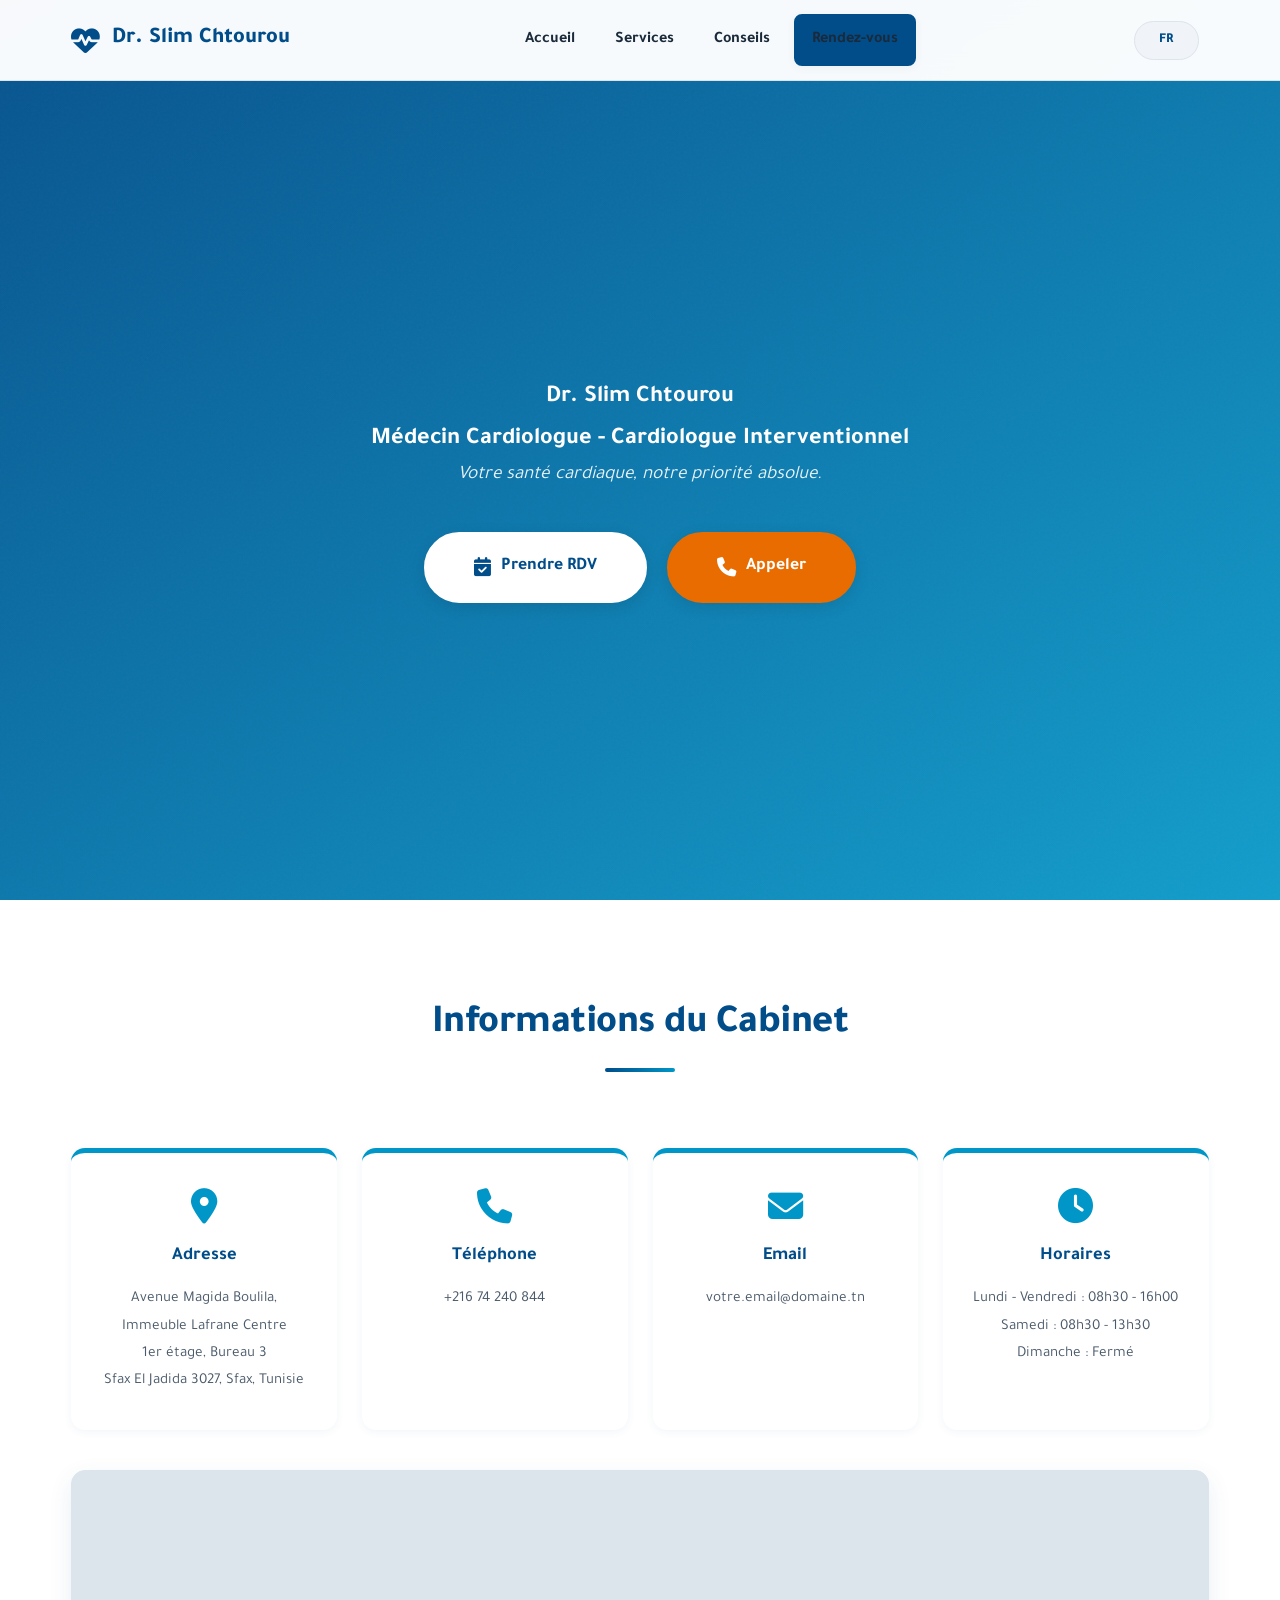
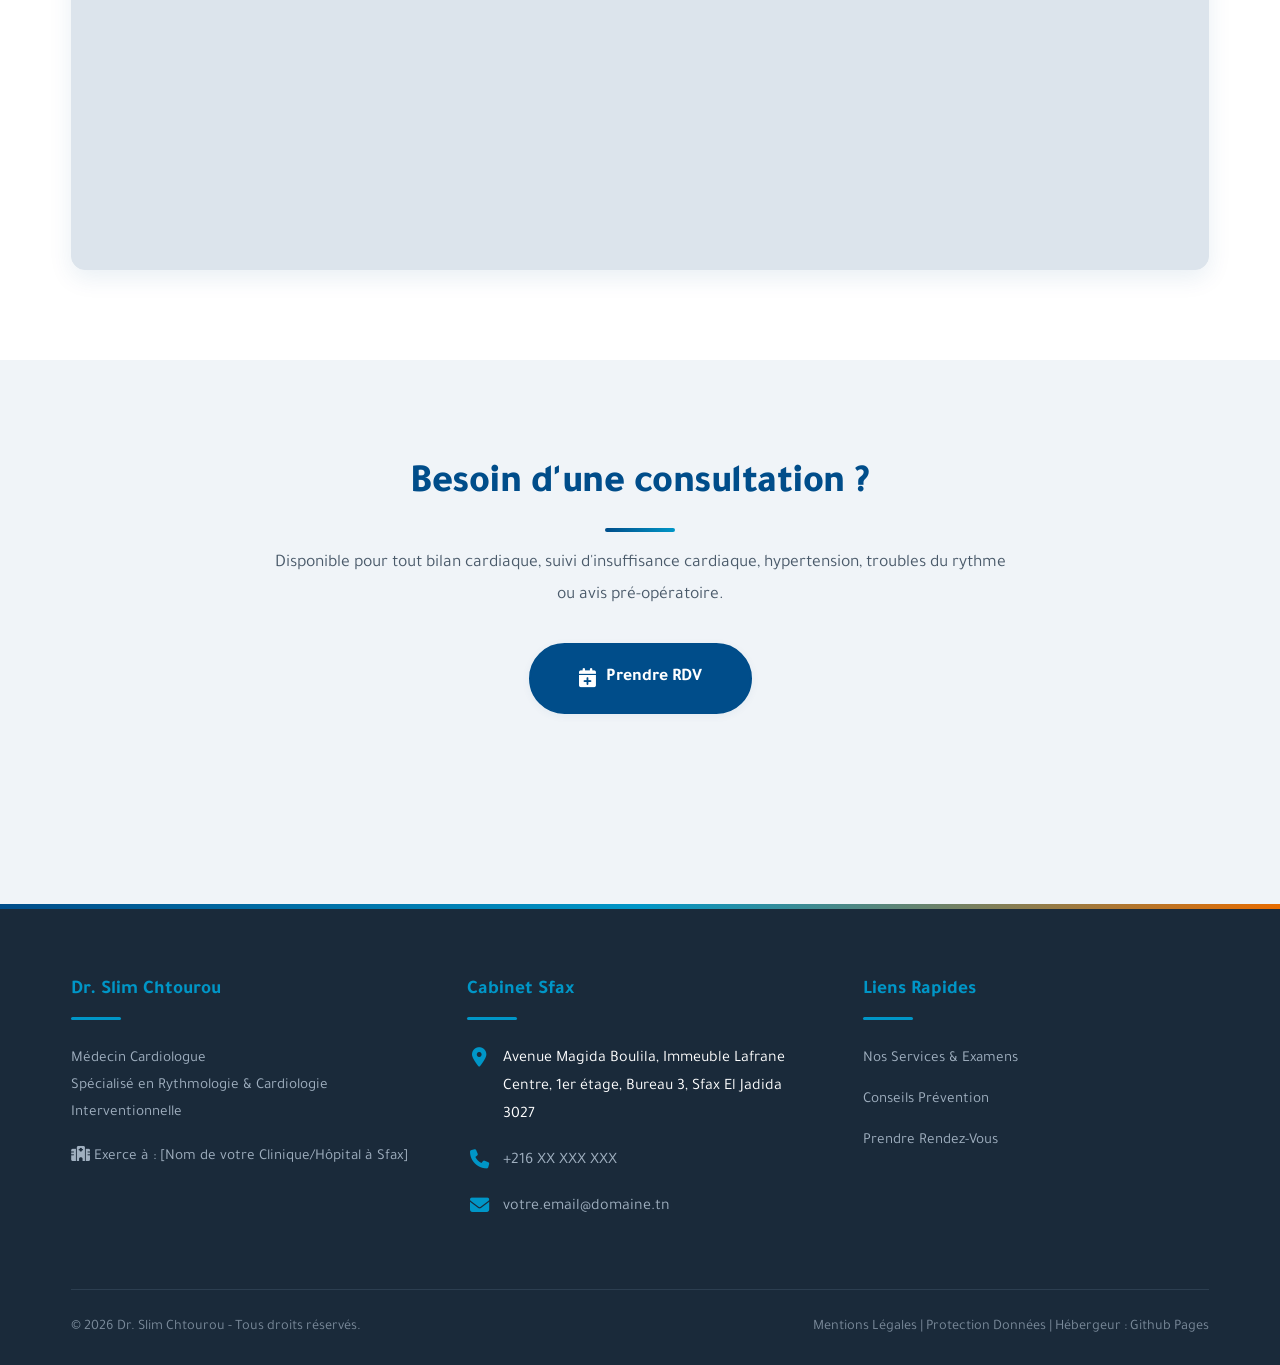
==== index.html @ 3d259e81 "Update index.html" ====
<!DOCTYPE html>
<html lang="fr" dir="ltr">
<head>

<script defer src="https://cloud.umami.is/script.js" data-website-id="5475634e-0b50-4530-a945-10d8c9c809ab"></script>
    
    <meta charset="UTF-8">
    <meta name="viewport" content="width=device-width, initial-scale=1.0">
    <meta name="description" content="Cabinet de cardiologie du Dr. Slim Chtourou à Sfax (Tunisie). Consultations, Écho-Doppler, Épreuve d'effort, Holter, Prévention. RDV en ligne.">
    <title>Cabinet de Cardiologie - Dr. Slim Chtourou - Sfax</title>
    <!-- Fonts & Icons -->
    <link rel="preconnect" href="https://fonts.googleapis.com">
    <link rel="preconnect" href="https://fonts.gstatic.com" crossorigin>
    <link href="https://fonts.googleapis.com/css2?family=Tajawal:wght@400;500;700;800&display=swap" rel="stylesheet">
    <link rel="stylesheet" href="https://cdnjs.cloudflare.com/ajax/libs/font-awesome/6.5.1/css/all.min.css" integrity="sha512-DTOQO9RWCH3ppGqcWaEA1BIZOC6xxalwEsw9c2QQeAIftl+Vegovlnee1c9QX4TctnWMn13TZye+giMm8e2LwA==" crossorigin="anonymous" referrerpolicy="no-referrer" />
    <link rel="stylesheet" href="css/style.css">
    <!-- Favicon (à mettre dans assets/) -->
    <link rel="icon" href="assets/favicon.ico" sizes="any">
    <link rel="apple-touch-icon" href="assets/logo.png">
</head>
<body>

<header class="header" id="header" role="banner">
    <nav class="navbar container" aria-label="Navigation principale">
        <a href="index.html" class="logo" aria-label="Accueil - Dr. Slim Chtourou">
            <!-- SI TU AS UN LOGO : <img src="assets/logo.png" alt=""> SINON L'ICÔNE FAIT L'AFFAIRE -->
            <i class="fas fa-heartbeat" style="font-size: 1.8rem;"></i> Dr. Slim Chtourou
        </a>
        
        <button class="menu-toggle" aria-label="Ouvrir le menu" aria-expanded="false" aria-controls="navLinks"><i class="fas fa-bars"></i></button>

        <div class="nav-links" id="navLinks" role="navigation">
            <a href="index.html#accueil" data-i18n="nav_accueil">Accueil</a>
            <a href="services.html" data-i18n="nav_services">Services</a>
            <a href="conseils.html" data-i18n="nav_conseils">Conseils</a>
            <a href="rdv.html" class="btn btn-primary" data-i18n="nav_rdv">Rendez-vous</a>
        </div>

        <div class="lang-switcher" role="group" aria-label="Choix de la langue">
            <button id="lang-toggle" type="button" aria-pressed="false">FR</button>
        </div>
    </nav>
</header>

<main id="main-content" role="main">
    <!-- HERO SECTION -->
    <section class="hero" id="accueil" aria-labelledby="hero-title">
        <div class="hero-content">
            <h1 id="hero-title" data-i18n="hero_title">Dr. Slim Chtourou</h1>
            <h2 data-i18n="hero_subtitle">Médecin Cardiologue - Cardiologue Interventionnel</h2>
            <p class="hero-tagline" data-i18n="hero_tagline">Votre santé cardiaque, notre priorité absolue.</p>
            <div class="hero-buttons">
                <a href="rdv.html" class="btn btn-lg" data-i18n="hero_btn_rdv"><i class="fas fa-calendar-check btn-icon"></i> Prendre RDV</a>
                <a href="tel:+21674240844" class="btn btn-lg btn-accent" data-i18n="hero_btn_tel"><i class="fas fa-phone btn-icon"></i> Appeler</a>
            </div>
        </div>
    </section>

    <!-- INFOS CABINET SECTION -->
    <section class="section" style="background: var(--white);" id="cabinet" aria-labelledby="cabinet-title">
        <div class="container">
            <header class="section-header">
                <h2 class="section-title" id="cabinet-title" data-i18n="cabinet_title">Informations du Cabinet</h2>
            </header>

            <div class="info-grid">
                <article class="info-card">
                    <i class="fas fa-map-marker-alt"></i>
                    <h4 data-i18n="address_label">Adresse</h4>
                    <address data-i18n="address_text">Avenue Magida Boulila, Immeuble Lafrane Centre<br>1er étage, Bureau 3<br>Sfax El Jadida 3027, Sfax, Tunisie</address>
                </article>
                <article class="info-card">
                    <i class="fas fa-phone"></i>
                    <h4 data-i18n="phone_label">Téléphone</h4>
                    <a href="tel:+21674240844" data-i18n="phone_text">+216 74 240 844</a>
                </article>
                <article class="info-card">
                    <i class="fas fa-envelope"></i>
                    <h4 data-i18n="email_label">Email</h4>
                    <a href="mailto:votre.email@domaine.tn" data-i18n="email_text">votre.email@domaine.tn</a>
                </article>
                <article class="info-card">
                    <i class="fas fa-clock"></i>
                    <h4 data-i18n="hours_label">Horaires</h4>
                    <p data-i18n="hours_mon_fri">Lundi - Vendredi : 08h30 - 16h00</p>
                    <p data-i18n="hours_sat">Samedi : 08h30 - 13h30</p>
                    <p data-i18n="hours_sun">Dimanche : Fermé</p>
                </article>
            </div>

            <!-- GOOGLE MAPS EMBED SFAX (Immeuble Lafrane Centre) -->
            <div class="map-container" role="img" aria-label="Localisation du cabinet Avenue Magida Boulila, Sfax">
                <iframe 
                    src="https://www.google.com/maps/embed?pb=!1m18!1m12!1m3!1d3213.85123456789!2d10.7601234!3d34.7401234!2m3!1f0!2f0!3f0!3m2!1i1024!2i768!4f13.1!3m3!1m2!1s0x12fd12345678901%3A0xabcdef123456789!2sImmeuble%20Lafrane%20Centre%2C%20Av.%20Magida%20Boulila%2C%20Sfax%203027!5e0!3m2!1sfr!2stn!4v1700000000000!5m2!1sfr!2stn" 
                    width="100%" 
                    height="100%" 
                    style="border:0; border-radius: 12px;" 
                    allowfullscreen="" 
                    loading="lazy" 
                    referrerpolicy="no-referrer-when-downgrade"
                    title="Localisation Cabinet Dr. Slim Chtourou - Immeuble Lafrane Centre, Sfax">
                </iframe>
            </div>
        </div>
    </section>

    <!-- CTA FINAL -->
    <section class="section" style="background: var(--bg-light);">
        <div class="container" style="text-align:center;">
            <h2 class="section-title" style="margin: 0 auto 1rem;">Besoin d'une consultation ?</h2>
            <p class="section-subtitle" style="margin: 0 auto 2rem;">Disponible pour tout bilan cardiaque, suivi d'insuffisance cardiaque, hypertension, troubles du rythme ou avis pré-opératoire.</p>
            <a href="rdv.html" class="btn btn-primary btn-lg"><i class="fas fa-calendar-plus btn-icon"></i> <span data-i18n="hero_btn_rdv">Prendre RDV</span></a>
        </div>
    </section>
</main>

<footer class="footer" role="contentinfo">
    <div class="container">
        <div class="footer-grid">
            <div class="footer-col">
                <h4>Dr. Slim Chtourou</h4>
                <p>Médecin Cardiologue<br>Spécialisé en Rythmologie & Cardiologie Interventionnelle</p>
                <p style="margin-top:1rem;"><i class="fas fa-hospital"></i> Exerce à : [Nom de votre Clinique/Hôpital à Sfax]</p>
            </div>
            <div class="footer-col">
                <h4 data-i18n="cabinet_title">Cabinet Sfax</h4>
                <div class="contact-item"><i class="fas fa-map-marker-alt"></i> <span data-i18n="address_text">Avenue Magida Boulila, Immeuble Lafrane Centre, 1er étage, Bureau 3, Sfax El Jadida 3027</span></div>
                <div class="contact-item"><i class="fas fa-phone"></i> <a href="tel:+216XXXXXXXXX" data-i18n="phone_text">+216 XX XXX XXX</a></div>
                <div class="contact-item"><i class="fas fa-envelope"></i> <a href="mailto:votre.email@domaine.tn" data-i18n="email_text">votre.email@domaine.tn</a></div>
            </div>
            <div class="footer-col">
                <h4>Liens Rapides</h4>
                <ul>
                    <li><a href="services.html" data-i18n="nav_services">Nos Services & Examens</a></li>
                    <li><a href="conseils.html" data-i18n="nav_conseils">Conseils Prévention</a></li>
                    <li><a href="rdv.html" data-i18n="nav_rdv">Prendre Rendez-Vous</a></li>
                </ul>
            </div>
        </div>
        <div class="footer-bottom">
            <p data-i18n="footer_copyright">© 2026 Dr. Slim Chtourou - Tous droits réservés.</p>
            <div class="social-links">
                <!-- <a href="#" aria-label="Facebook"><i class="fab fa-facebook-f"></i></a>
                <a href="#" aria-label="LinkedIn"><i class="fab fa-linkedin-in"></i></a>
                <a href="#" aria-label="Doctolib"><i class="fas fa-calendar-alt"></i></a> -->
            </div>
            <p data-i18n="footer_mentions">Mentions Légales | Protection Données | Hébergeur : Github Pages</p>
        </div>
    </div>
</footer>

<script src="js/translations.js"></script>
<script src="js/main.js"></script>
</body>
</html>
---- css/style.css ----
/* css/style.css */
:root {
    --primary: #004d8a;        /* Bleu médical profond */
    --primary-light: #006db8;
    --secondary: #0096c7;      /* Bleu cyan accent */
    --accent: #e86c00;         /* Orange urgence/CTA */
    --success: #2e7d32;        /* Vert validé */
    --white: #ffffff;
    --bg-light: #f0f4f8;
    --bg-card: #ffffff;
    --text-dark: #1a2a3a;
    --text-medium: #4a5a6a;
    --text-light: #7a8a9a;
    --border-color: #dce4ec;
    --shadow-sm: 0 2px 8px rgba(0, 77, 138, 0.06);
    --shadow-md: 0 8px 24px rgba(0, 77, 138, 0.09);
    --shadow-lg: 0 16px 40px rgba(0, 77, 138, 0.12);
    --radius: 14px;
    --radius-sm: 8px;
    --transition: all 0.3s cubic-bezier(0.4, 0, 0.2, 1);
    --font-main: 'Tajawal', 'Segoe UI', system-ui, -apple-system, sans-serif;
    --container: 1200px;
}

*, *::before, *::after { box-sizing: border-box; margin: 0; padding: 0; }
html { scroll-behavior: smooth; font-size: 16px; }
body { font-family: var(--font-main); background: var(--bg-light); color: var(--text-dark); line-height: 1.75; -webkit-font-smoothing: antialiased; }

/* RTL Support Natif */
[dir="rtl"] { text-align: right; }
[dir="ltr"] { text-align: left; }

img { max-width: 100%; height: auto; display: block; border-radius: var(--radius-sm); }
a { color: var(--primary); text-decoration: none; transition: var(--transition); }
a:hover { color: var(--primary-light); text-decoration: underline; }
ul { list-style: none; }

.container { width: 92%; max-width: var(--container); margin: 0 auto; padding: 0 20px; }

.section { padding: 90px 0; }
.section-header { text-align: center; margin-bottom: 60px; }
.section-title { font-size: clamp(1.8rem, 4vw, 2.5rem); font-weight: 800; color: var(--primary); position: relative; display: inline-block; padding-bottom: 12px; margin-bottom: 16px; letter-spacing: -0.5px; }
.section-title::after { content: ''; position: absolute; bottom: 0; left: 50%; transform: translateX(-50%); width: 70px; height: 4px; background: linear-gradient(90deg, var(--primary), var(--secondary)); border-radius: 2px; }
[dir="rtl"] .section-title::after { left: 50%; transform: translateX(-50%); } /* Centered anyway */
.section-subtitle { font-size: 1.1rem; color: var(--text-medium); max-width: 750px; margin: 0 auto; line-height: 1.8; }

/* --- BUTTONS --- */
.btn { display: inline-flex; align-items: center; justify-content: center; gap: 10px; padding: 15px 36px; border-radius: 50px; font-weight: 700; font-size: 1rem; border: 2px solid transparent; cursor: pointer; transition: var(--transition); white-space: nowrap; }
.btn:focus-visible { outline: 3px solid var(--secondary); outline-offset: 3px; }
.btn-primary { background: var(--primary); color: var(--white); border-color: var(--primary); box-shadow: var(--shadow-sm); }
.btn-primary:hover { background: var(--primary-light); border-color: var(--primary-light); transform: translateY(-2px); box-shadow: var(--shadow-md); text-decoration: none; color: white; }
.btn-secondary { background: transparent; color: var(--primary); border-color: var(--primary); }
.btn-secondary:hover { background: var(--primary); color: var(--white); text-decoration: none; }
.btn-accent { background: var(--accent); color: var(--white); border-color: var(--accent); box-shadow: var(--shadow-sm); }
.btn-accent:hover { background: #d15e00; border-color: #d15e00; transform: translateY(-2px); box-shadow: var(--shadow-md); text-decoration: none; color: white; }
.btn-lg { padding: 18px 48px; font-size: 1.1rem; }
.btn-block { width: 100%; }
.btn-icon { font-size: 1.1em; }

/* --- HEADER / NAV --- */
.header { position: fixed; top: 0; left: 0; right: 0; z-index: 1000; background: rgba(255,255,255,0.97); backdrop-filter: blur(12px); border-bottom: 1px solid var(--border-color); transition: var(--transition); }
.header.scrolled { box-shadow: var(--shadow-md); }
.navbar { display: flex; justify-content: space-between; align-items: center; height: 80px; }
.logo { display: flex; align-items: center; gap: 12px; font-weight: 800; font-size: 1.4rem; color: var(--primary); text-decoration: none; }
.logo img { height: 48px; width: auto; border-radius: 50%; border: 2px solid var(--primary); padding: 2px; background: white; }
.logo:hover { text-decoration: none; color: var(--primary-light); }
.nav-links { display: flex; align-items: center; gap: 8px; }
.nav-links a { font-weight: 600; color: var(--text-dark); padding: 10px 16px; border-radius: var(--radius-sm); position: relative; transition: var(--transition); }
.nav-links a::after { content: ''; position: absolute; bottom: 4px; left: 50%; transform: translateX(-50%); width: 0; height: 3px; background: var(--primary); border-radius: 2px; transition: width 0.3s ease; }
.nav-links a:hover::after, .nav-links a.active::after { width: 80%; }
.nav-links a:hover { color: var(--primary); background: rgba(0, 77, 138, 0.05); text-decoration: none; }
.nav-links a.active { color: var(--primary); }

.lang-switcher { display: flex; align-items: center; margin-right: 10px; }
[dir="rtl"] .lang-switcher { margin-right: 0; margin-left: 10px; }
#lang-toggle { background: var(--bg-light); border: 1px solid var(--border-color); padding: 10px 20px; border-radius: 50px; font-weight: 800; cursor: pointer; color: var(--primary); font-size: 0.85rem; min-width: 65px; transition: var(--transition); font-family: inherit; }
#lang-toggle:hover { background: var(--primary); color: var(--white); border-color: var(--primary); }

.menu-toggle { display: none; background: none; border: none; font-size: 1.6rem; color: var(--primary); cursor: pointer; padding: 5px; line-height: 1; }

/* --- HERO --- */
.hero { min-height: 100vh; display: flex; align-items: center; justify-content: center; text-align: center; background: linear-gradient(145deg, rgba(0,77,138,0.97) 0%, rgba(0,150,199,0.92) 100%), url('../assets/hero-bg.jpg') center/cover no-repeat; color: var(--white); padding-top: 80px; position: relative; overflow: hidden; }
.hero::before { content: ''; position: absolute; inset: 0; background: url("data:image/svg+xml,%3Csvg viewBox='0 0 400 400' xmlns='http://www.w3.org/2000/svg'%3E%3Cfilter id='noiseFilter'%3E%3CfeTurbulence type='fractalNoise' baseFrequency='0.9' numOctaves='3' stitchTiles='stitch'/%3E%3C/filter%3E%3Crect width='100%25' height='100%25' filter='url(%23noiseFilter)'/%3E%3C/svg%3E"); opacity: 0.03; pointer-events: none; }
.hero-content { position: relative; z-index: 1; max-width: 850px; padding: 2rem; animation: fadeUp 0.8s ease-out; }
@keyframes fadeUp { from { opacity: 0; transform: translateY(30px); } to { opacity: 1; transform: translateY(0); } }
.hero-title { font-size: clamp(2.2rem, 5.5vw, 3.8rem); font-weight: 800; line-height: 1.15; margin-bottom: 0.75rem; text-shadow: 0 4px 20px rgba(0,0,0,0.15); letter-spacing: -1px; }
.hero-subtitle { font-size: clamp(1.1rem, 2.5vw, 1.5rem); font-weight: 300; margin-bottom: 0.75rem; opacity: 0.95; letter-spacing: 0.5px; text-transform: uppercase; }
.hero-tagline { font-size: 1.2rem; margin-bottom: 2.5rem; opacity: 0.9; font-style: italic; font-weight: 400; max-width: 600px; margin-left: auto; margin-right: auto; line-height: 1.6; }
.hero-buttons { display: flex; gap: 20px; justify-content: center; flex-wrap: wrap; margin-top: 10px; }
.hero-buttons .btn { background: var(--white); color: var(--primary); border-color: var(--white); box-shadow: 0 4px 15px rgba(0,0,0,0.1); }
.hero-buttons .btn:hover { background: transparent; color: var(--white); border-color: var(--white); transform: translateY(-3px); box-shadow: 0 8px 25px rgba(0,0,0,0.15); text-decoration: none; }
.hero-buttons .btn-accent { background: var(--accent); border-color: var(--accent); color: var(--white); }
.hero-buttons .btn-accent:hover { background: var(--white); color: var(--accent); border-color: var(--white); }

/* --- CARDS / GRID --- */
.grid { display: grid; grid-template-columns: repeat(auto-fit, minmax(320px, 1fr)); gap: 30px; }
.card { background: var(--bg-card); border-radius: var(--radius); box-shadow: var(--shadow-sm); padding: 40px 35px; transition: var(--transition); border-top: 5px solid var(--primary); display: flex; flex-direction: column; height: 100%; }
.card:hover { transform: translateY(-8px); box-shadow: var(--shadow-lg); }
.card-icon { width: 68px; height: 68px; background: linear-gradient(135deg, var(--primary), var(--secondary)); border-radius: 16px; display: flex; align-items: center; justify-content: center; color: white; font-size: 1.8rem; margin-bottom: 24px; flex-shrink: 0; box-shadow: 0 8px 20px rgba(0, 77, 138, 0.2); }
.card h3 { font-size: 1.35rem; color: var(--text-dark); margin-bottom: 12px; font-weight: 700; line-height: 1.3; }
.card p { color: var(--text-medium); flex-grow: 1; font-size: 0.95rem; line-height: 1.8; }

/* --- INFO GRID (CONTACT) --- */
.info-grid { display: grid; grid-template-columns: repeat(auto-fit, minmax(260px, 1fr)); gap: 25px; margin-top: 40px; }
.info-card { background: var(--bg-card); padding: 35px 30px; border-radius: var(--radius); box-shadow: var(--shadow-sm); text-align: center; border-top: 5px solid var(--secondary); transition: var(--transition); }
.info-card:hover { transform: translateY(-5px); box-shadow: var(--shadow-md); }
.info-card i { font-size: 2.2rem; color: var(--secondary); margin-bottom: 18px; display: block; }
.info-card h4 { color: var(--primary); margin-bottom: 12px; font-size: 1.15rem; font-weight: 700; }
.info-card p, .info-card address, .info-card a { color: var(--text-medium); font-size: 0.95rem; word-break: break-word; font-style: normal; line-height: 1.8; }
.info-card a:hover { color: var(--primary); text-decoration: underline; }

/* MAP */
.map-container { border-radius: var(--radius); overflow: hidden; box-shadow: var(--shadow-md); margin-top: 40px; height: 400px; background: var(--border-color); border: 1px solid var(--border-color); }
.map-container iframe { width: 100%; height: 100%; border: 0; display: block; }

/* --- CONSEILS PAGE --- */
.conseil-item { background: var(--bg-card); border-radius: var(--radius); padding: 35px; margin-bottom: 30px; box-shadow: var(--shadow-sm); border-right: 5px solid var(--secondary); transition: var(--transition); position: relative; }
[dir="ltr"] .conseil-item { border-right: none; border-left: 5px solid var(--secondary); }
.conseil-item:hover { box-shadow: var(--shadow-md); transform: translateX(-5px); }
[dir="ltr"] .conseil-item:hover { transform: translateX(5px); }
.conseil-item h3 { color: var(--primary); font-size: 1.3rem; margin-bottom: 20px; display: flex; align-items: center; gap: 15px; font-weight: 700; line-height: 1.4; flex-wrap: wrap; }
.conseil-item h3 .number { background: linear-gradient(135deg, var(--primary), var(--primary-light)); color: white; width: 38px; height: 38px; border-radius: 50%; display: inline-flex; align-items: center; justify-content: center; font-size: 1rem; font-weight: 800; flex-shrink: 0; box-shadow: 0 4px 12px rgba(0, 77, 138, 0.3); }
.conseil-item p { color: var(--text-dark); line-height: 1.85; font-size: 1rem; }
.conseil-item .highlight { background: #fff8e1; border: 1px solid #ffe0b2; padding: 20px; border-radius: var(--radius-sm); margin-top: 20px; border-right: 4px solid var(--accent); font-size: 0.95rem; color: #5d4037; }
[dir="ltr"] .conseil-item .highlight { border-right: none; border-left: 4px solid var(--accent); }
.conseil-item .highlight strong { color: var(--accent); display: block; margin-bottom: 8px; font-size: 1rem; }

/* --- RDV PAGE --- */
.rdv-options { display: grid; grid-template-columns: repeat(auto-fit, minmax(340px, 1fr)); gap: 30px; margin-top: 50px; }
.rdv-card { background: var(--bg-card); padding: 50px 40px; border-radius: var(--radius); box-shadow: var(--shadow-sm); text-align: center; border-top: 5px solid var(--primary); position: relative; display: flex; flex-direction: column; height: 100%; }
.rdv-card.online { border-top-color: var(--secondary); }
.rdv-card .icon-lg { font-size: 3.5rem; color: var(--primary); margin-bottom: 25px; line-height: 1; }
.rdv-card.online .icon-lg { color: var(--secondary); }
.rdv-card h3 { font-size: 1.5rem; margin-bottom: 18px; color: var(--text-dark); font-weight: 700; }
.rdv-card p { color: var(--text-medium); margin-bottom: 30px; flex-grow: 1; }
.rdv-card .btn { margin-top: auto; width: 100%; }

.emergency-banner { background: linear-gradient(90deg, #fff0f0, #fff5f5); border: 1px solid #ffcdd2; border-radius: var(--radius); padding: 30px; margin-top: 60px; display: flex; align-items: flex-start; gap: 20px; text-align: left; animation: pulse-border 2s infinite; }
@keyframes pulse-border { 0%, 100% { border-color: #ffcdd2; } 50% { border-color: #ef5350; } }
[dir="rtl"] .emergency-banner { text-align: right; }
.emergency-banner .icon { color: var(--accent); font-size: 2.5rem; flex-shrink: 0; margin-top: 4px; animation: bounce 1.5s infinite; }
@keyframes bounce { 0%, 100% { transform: translateY(0); } 50% { transform: translateY(-4px); } }
.emergency-banner strong { display: block; color: #c62828; margin-bottom: 8px; font-size: 1.2rem; font-weight: 700; line-height: 1.4; }
.emergency-banner p { color: #b71c1c; margin: 0; font-size: 1rem; line-height: 1.7; }

.info-cards-rdv { display: grid; grid-template-columns: repeat(auto-fit, minmax(300px, 1fr)); gap: 30px; margin-top: 60px; }
.info-cards-rdv .card { border-top-width: 5px; }
.info-cards-rdv .card ul { padding-right: 20px; }
[dir="ltr"] .info-cards-rdv .card ul { padding-right: 0; padding-left: 20px; }
.info-cards-rdv .card li { position: relative; padding-right: 30px; margin-bottom: 14px; color: var(--text-medium); line-height: 1.7; }
[dir="ltr"] .info-cards-rdv .card li { padding-right: 0; padding-left: 30px; }
.info-cards-rdv .card li::before { content: '\f00c'; font-family: 'Font Awesome 6 Free'; font-weight: 900; color: var(--success); position: absolute; right: 0; top: 1px; font-size: 1.1rem; }
[dir="ltr"] .info-cards-rdv .card li::before { right: auto; left: 0; }

/* --- FOOTER --- */
.footer { background: var(--text-dark); color: var(--white); padding: 70px 0 25px; margin-top: 100px; position: relative; overflow: hidden; }
.footer::before { content: ''; position: absolute; top: 0; left: 0; right: 0; height: 5px; background: linear-gradient(90deg, var(--primary), var(--secondary), var(--accent)); }
.footer-grid { display: grid; grid-template-columns: repeat(auto-fit, minmax(280px, 1fr)); gap: 50px; margin-bottom: 50px; }
.footer-col h4 { color: var(--secondary); margin-bottom: 25px; font-size: 1.2rem; font-weight: 700; position: relative; padding-bottom: 12px; }
.footer-col h4::after { content: ''; position: absolute; bottom: 0; left: 0; width: 50px; height: 3px; background: var(--secondary); border-radius: 2px; }
[dir="rtl"] .footer-col h4::after { left: auto; right: 0; }
.footer-col p, .footer-col li { color: #a0b0c0; font-size: 0.95rem; margin-bottom: 14px; line-height: 1.8; }
.footer-col a { color: #a0b0c0; transition: var(--transition); }
.footer-col a:hover { color: var(--secondary); text-decoration: none; }
.footer-col .contact-item { display: flex; align-items: flex-start; gap: 12px; margin-bottom: 18px; }
.footer-col .contact-item i { color: var(--secondary); font-size: 1.2rem; margin-top: 3px; flex-shrink: 0; width: 24px; text-align: center; }
.footer-bottom { border-top: 1px solid #2c3e50; padding-top: 25px; display: flex; justify-content: space-between; align-items: center; flex-wrap: wrap; gap: 20px; font-size: 0.9rem; color: #7a8a9a; }
.footer-bottom .social-links a { display: inline-flex; width: 36px; height: 36px; background: rgba(255,255,255,0.05); border-radius: 50%; align-items: center; justify-content: center; color: #a0b0c0; margin-left: 10px; transition: var(--transition); font-size: 1rem; }
[dir="rtl"] .footer-bottom .social-links a { margin-left: 0; margin-right: 10px; }
.footer-bottom .social-links a:hover { background: var(--primary); color: white; transform: translateY(-2px); }

/* --- RESPONSIVE --- */
@media (max-width: 992px) {
    .nav-links { position: fixed; top: 80px; left: 0; right: 0; background: var(--white); flex-direction: column; padding: 25px 20px; gap: 5px; box-shadow: var(--shadow-lg); transform: translateY(-10px); opacity: 0; visibility: hidden; transition: var(--transition); text-align: center; border-top: 1px solid var(--border-color); }
    .nav-links.active { transform: translateY(0); opacity: 1; visibility: visible; }
    .nav-links a { display: block; padding: 16px 20px; border-radius: var(--radius-sm); font-size: 1.1rem; }
    .nav-links a::after { display: none; }
    .menu-toggle { display: block; z-index: 1001; }
    .lang-switcher { order: -1; margin-right: 0; margin-left: auto; }
    [dir="rtl"] .lang-switcher { margin-left: 0; margin-right: auto; }
    .hero { min-height: auto; padding: 140px 20px 100px; }
    .section { padding: 60px 0; }
    .rdv-card, .card, .info-card { padding: 30px 25px; }
}

@media (max-width: 576px) {
    .hero-buttons { flex-direction: column; align-items: center; width: 100%; }
    .hero-buttons .btn { width: 100%; max-width: 320px; }
    .footer-bottom { flex-direction: column; text-align: center; }
    .footer-col h4::after { left: 50%; transform: translateX(-50%); }
    [dir="rtl"] .footer-col h4::after { right: 50%; transform: translateX(50%); }
    .emergency-banner { flex-direction: column; text-align: center; align-items: center; }
    [dir="rtl"] .emergency-banner { text-align: center; }
}
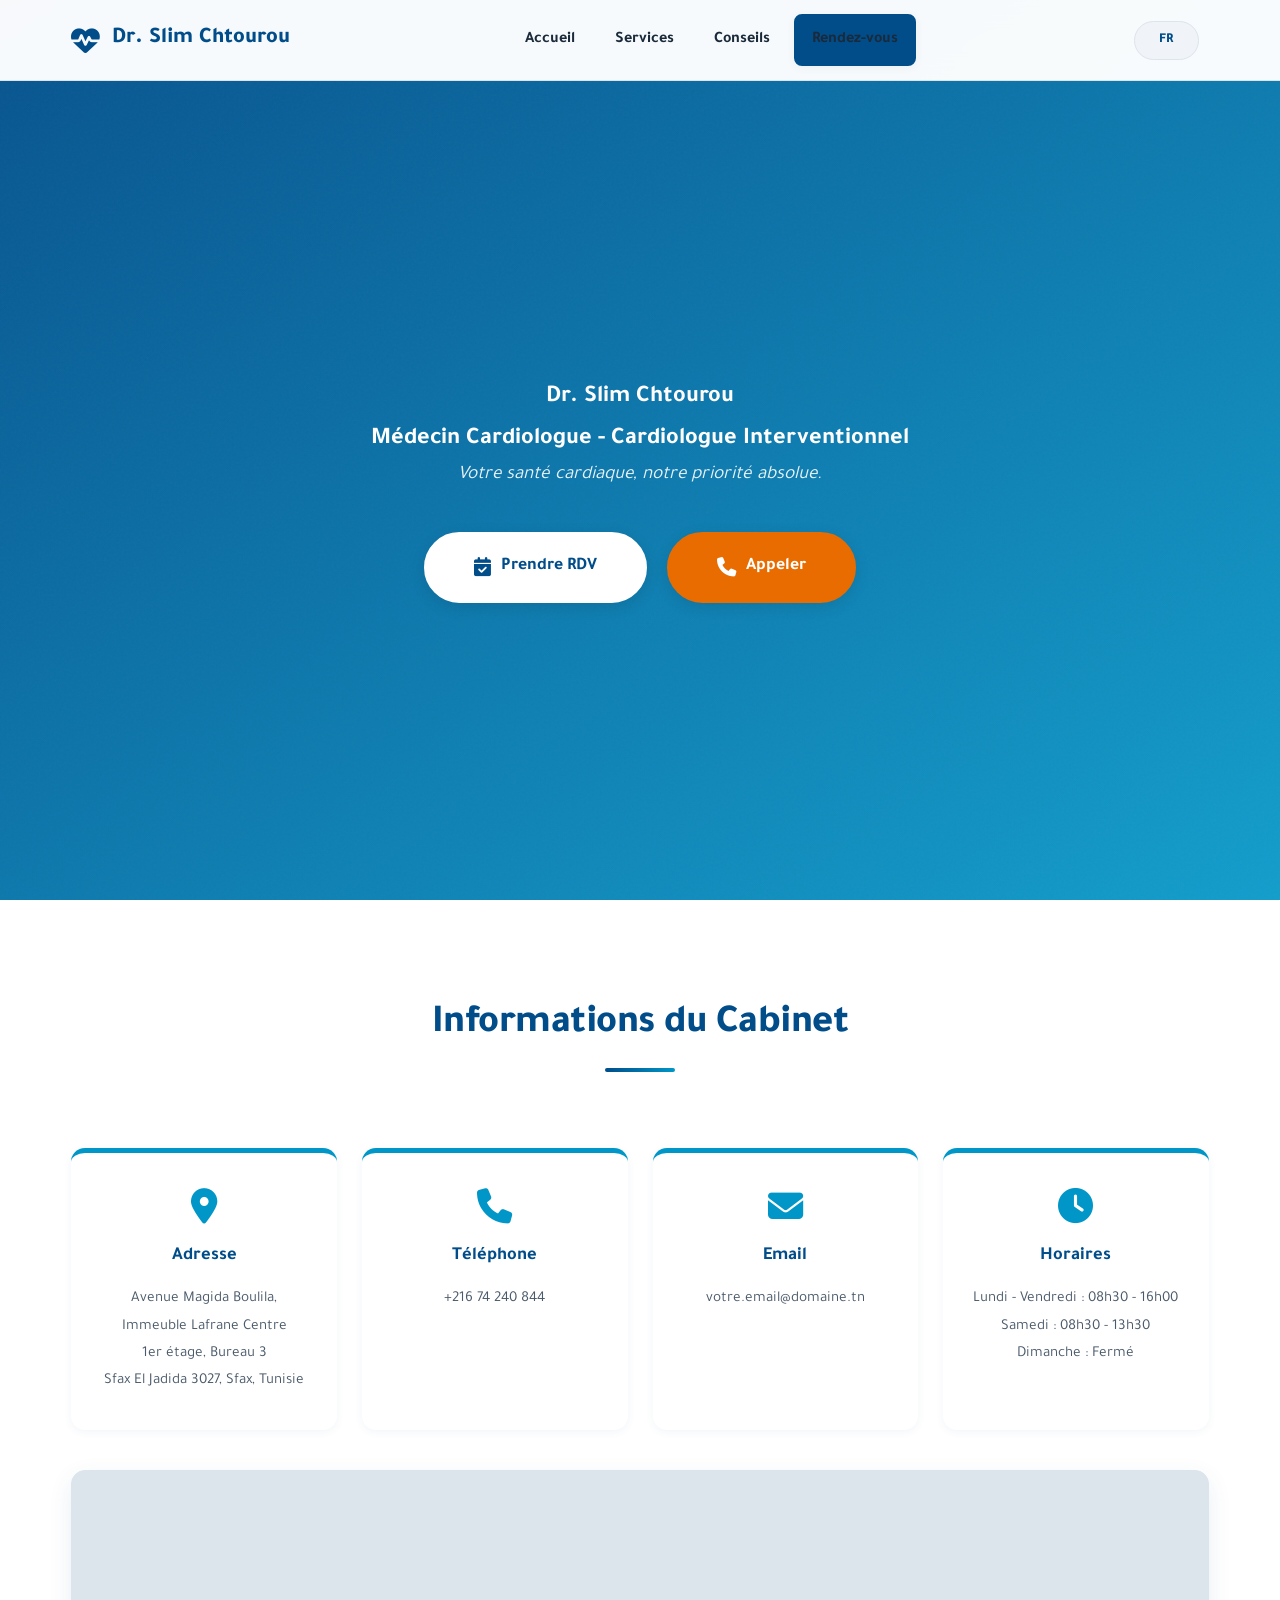
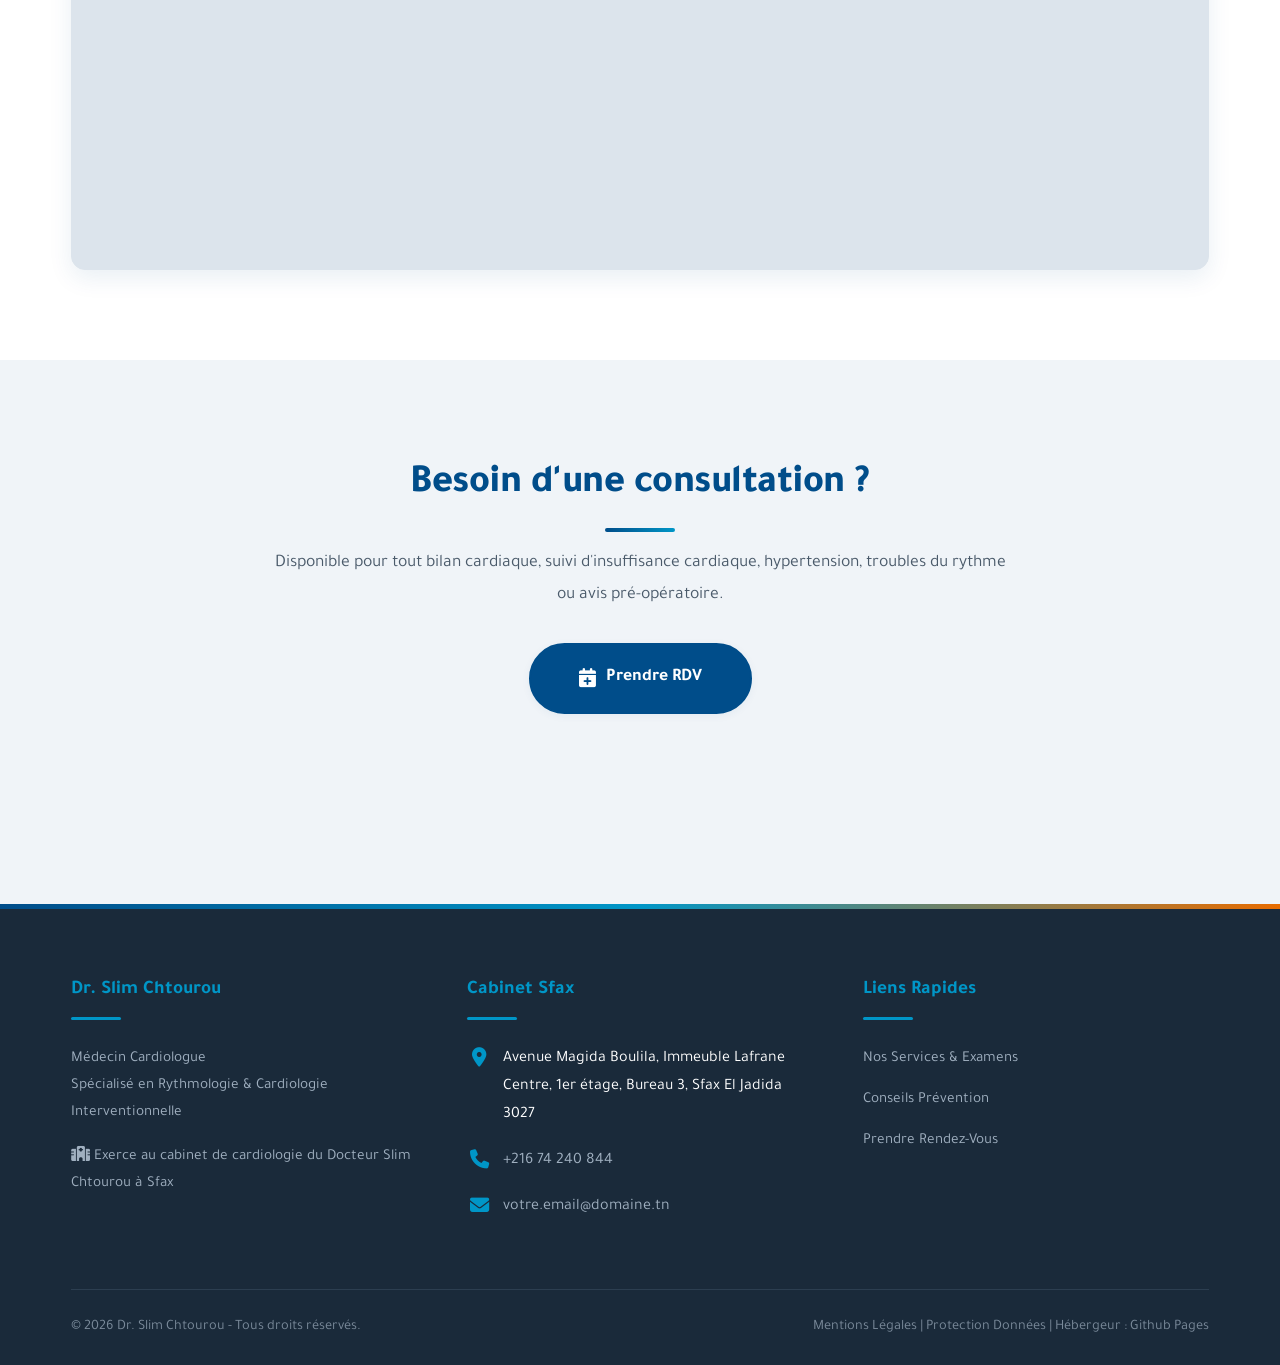
==== commit 60f5f4fa: "Update index.html" ====
--- a/index.html
+++ b/index.html
@@ -120,12 +120,12 @@
             <div class="footer-col">
                 <h4>Dr. Slim Chtourou</h4>
                 <p>Médecin Cardiologue<br>Spécialisé en Rythmologie & Cardiologie Interventionnelle</p>
-                <p style="margin-top:1rem;"><i class="fas fa-hospital"></i> Exerce à : [Nom de votre Clinique/Hôpital à Sfax]</p>
+                <p style="margin-top:1rem;"><i class="fas fa-hospital"></i> Exerce au cabinet de cardiologie du Docteur Slim Chtourou à Sfax</p>
             </div>
             <div class="footer-col">
                 <h4 data-i18n="cabinet_title">Cabinet Sfax</h4>
                 <div class="contact-item"><i class="fas fa-map-marker-alt"></i> <span data-i18n="address_text">Avenue Magida Boulila, Immeuble Lafrane Centre, 1er étage, Bureau 3, Sfax El Jadida 3027</span></div>
-                <div class="contact-item"><i class="fas fa-phone"></i> <a href="tel:+216XXXXXXXXX" data-i18n="phone_text">+216 XX XXX XXX</a></div>
+                <div class="contact-item"><i class="fas fa-phone"></i> <a href="tel:+21674240844" data-i18n="phone_text">+216 74 240 844</a></div>
                 <div class="contact-item"><i class="fas fa-envelope"></i> <a href="mailto:votre.email@domaine.tn" data-i18n="email_text">votre.email@domaine.tn</a></div>
             </div>
             <div class="footer-col">
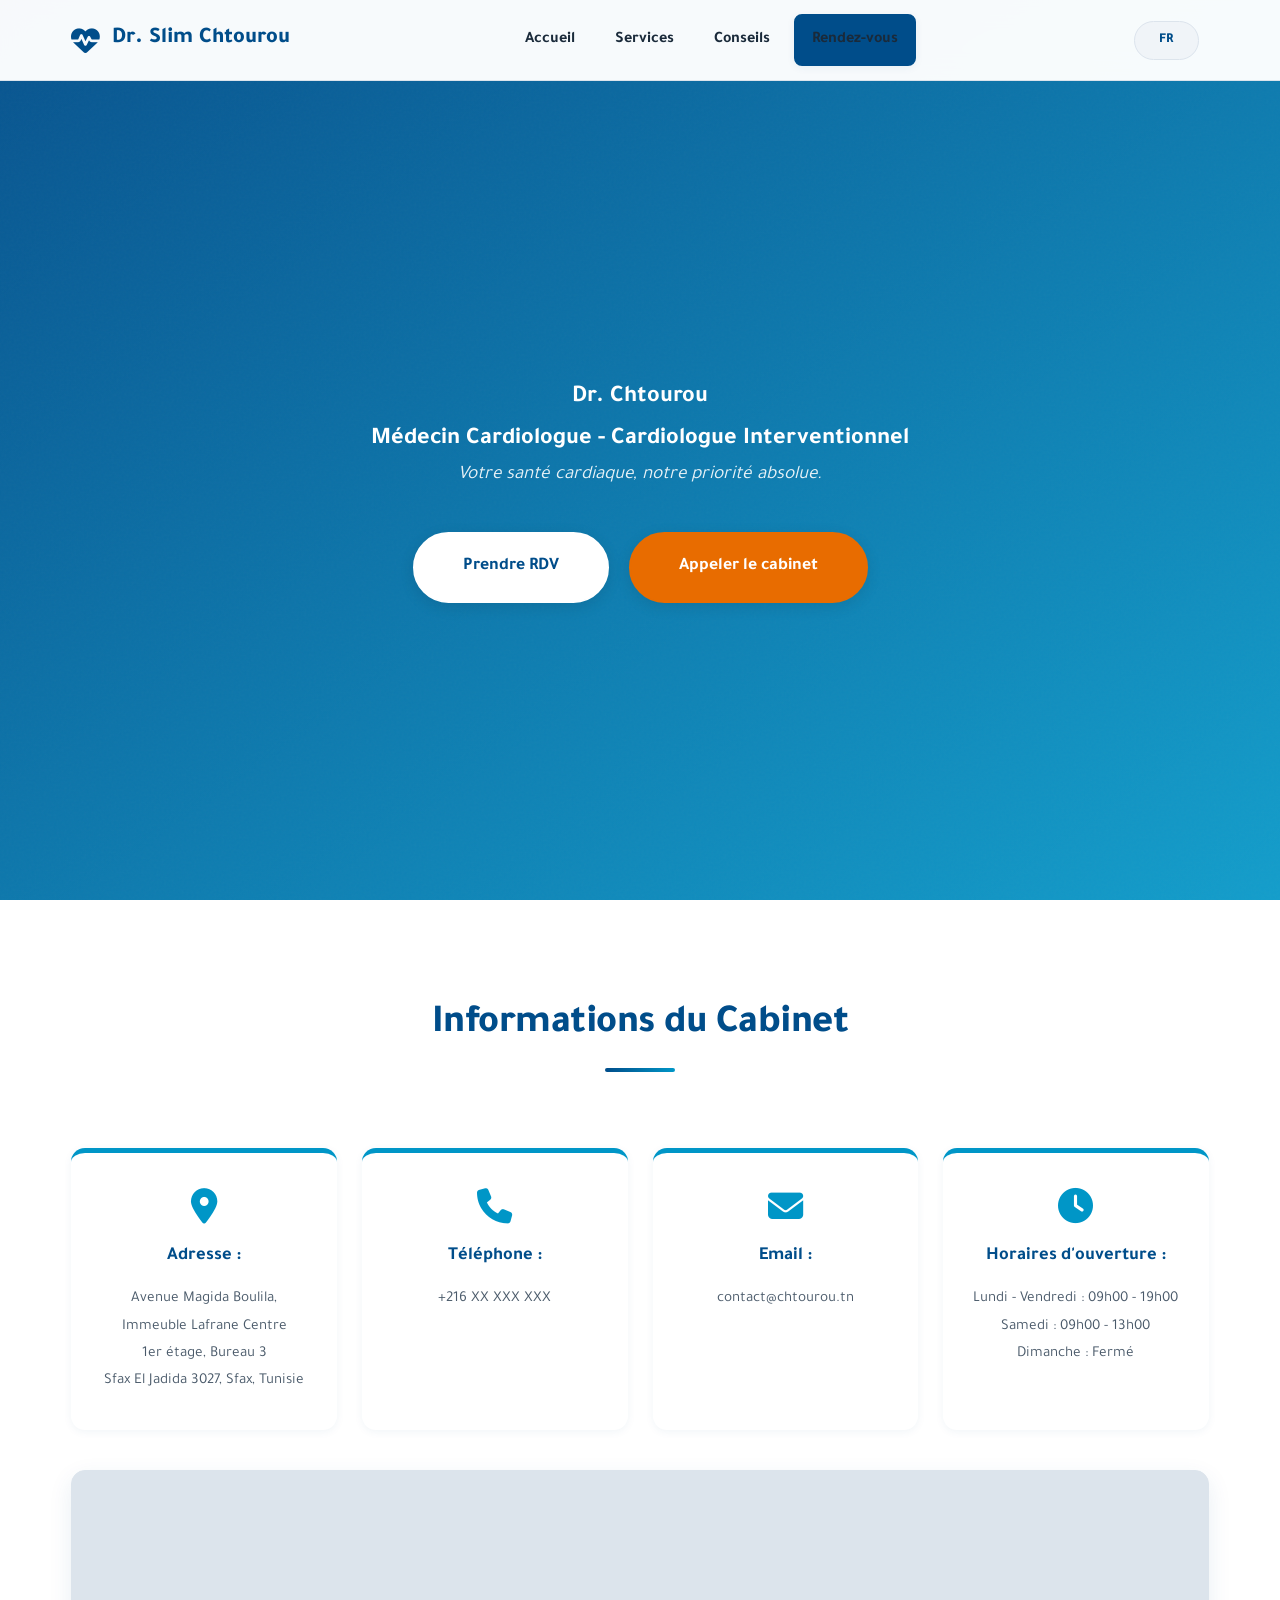
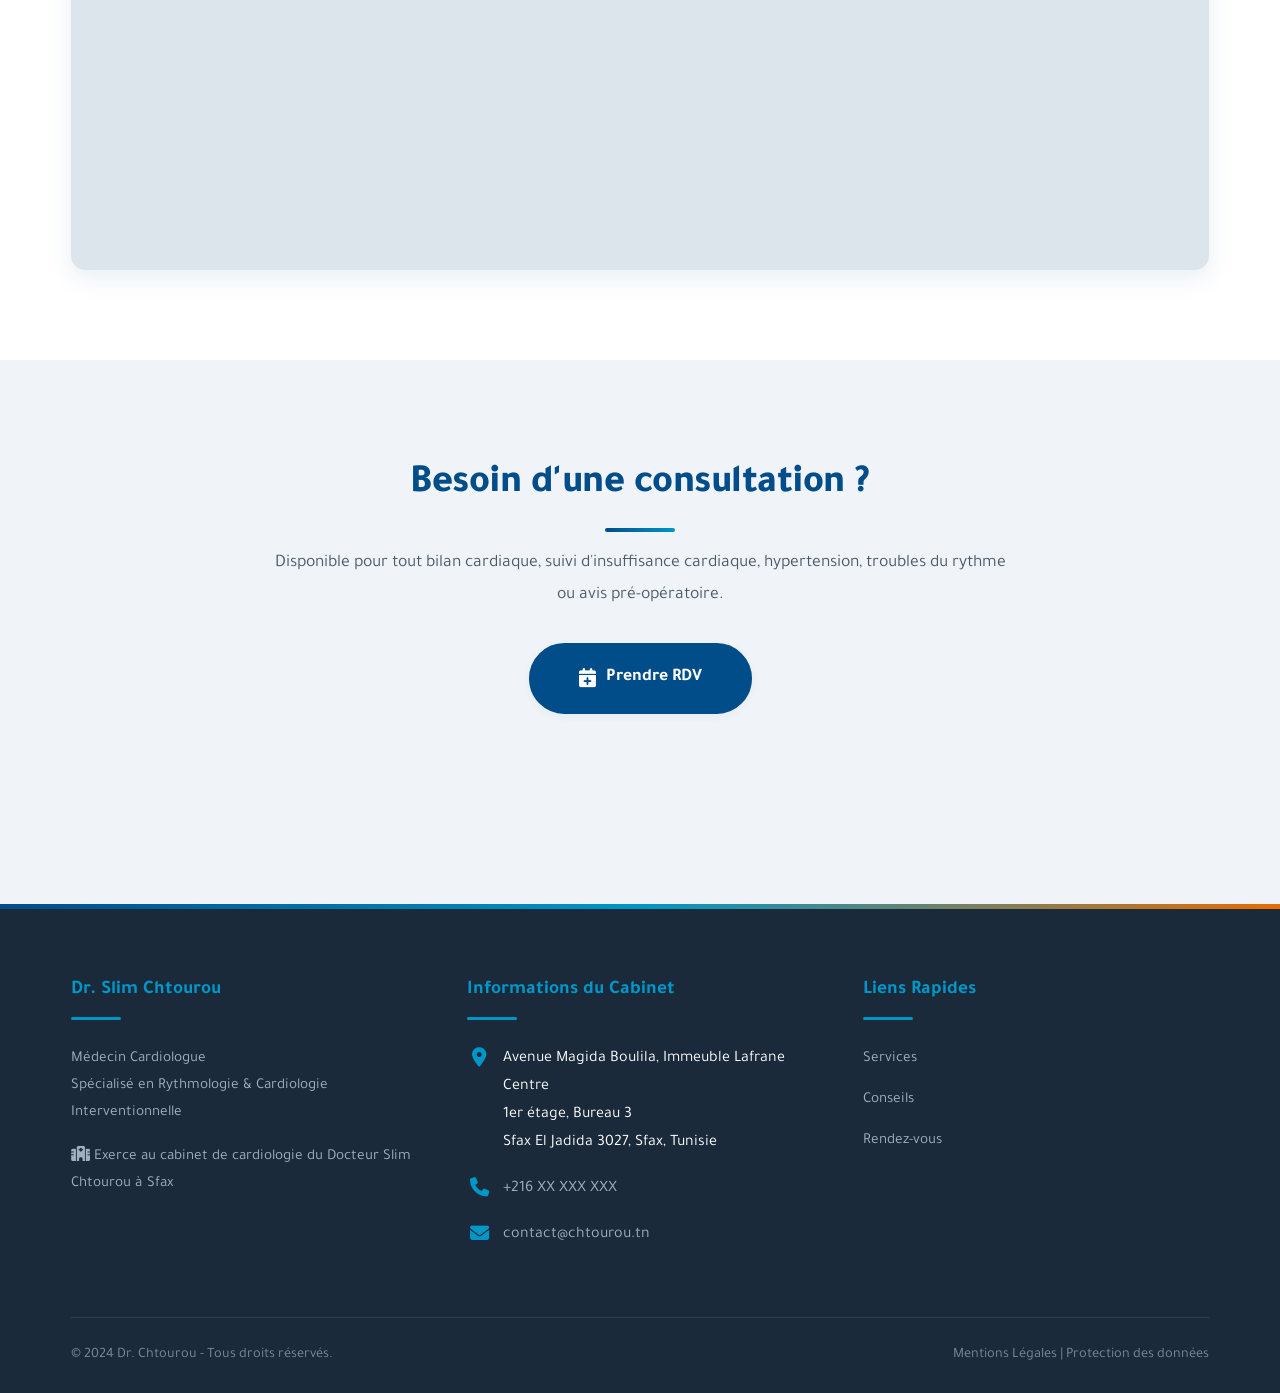
==== commit f5915c2c: "Update index.html" ====
--- a/index.html
+++ b/index.html
@@ -44,7 +44,7 @@
 
 <main id="main-content" role="main">
     <!-- HERO SECTION -->
-    <section class="hero" id="accueil" aria-labelledby="hero-title">
+    <section class="hero" id="accueil" aria-labelledby="hero-title" style="background: linear-gradient(145deg, rgba(0,77,138,0.97) 0%, rgba(0,150,199,0.92) 100%);">
         <div class="hero-content">
             <h1 id="hero-title" data-i18n="hero_title">Dr. Slim Chtourou</h1>
             <h2 data-i18n="hero_subtitle">Médecin Cardiologue - Cardiologue Interventionnel</h2>
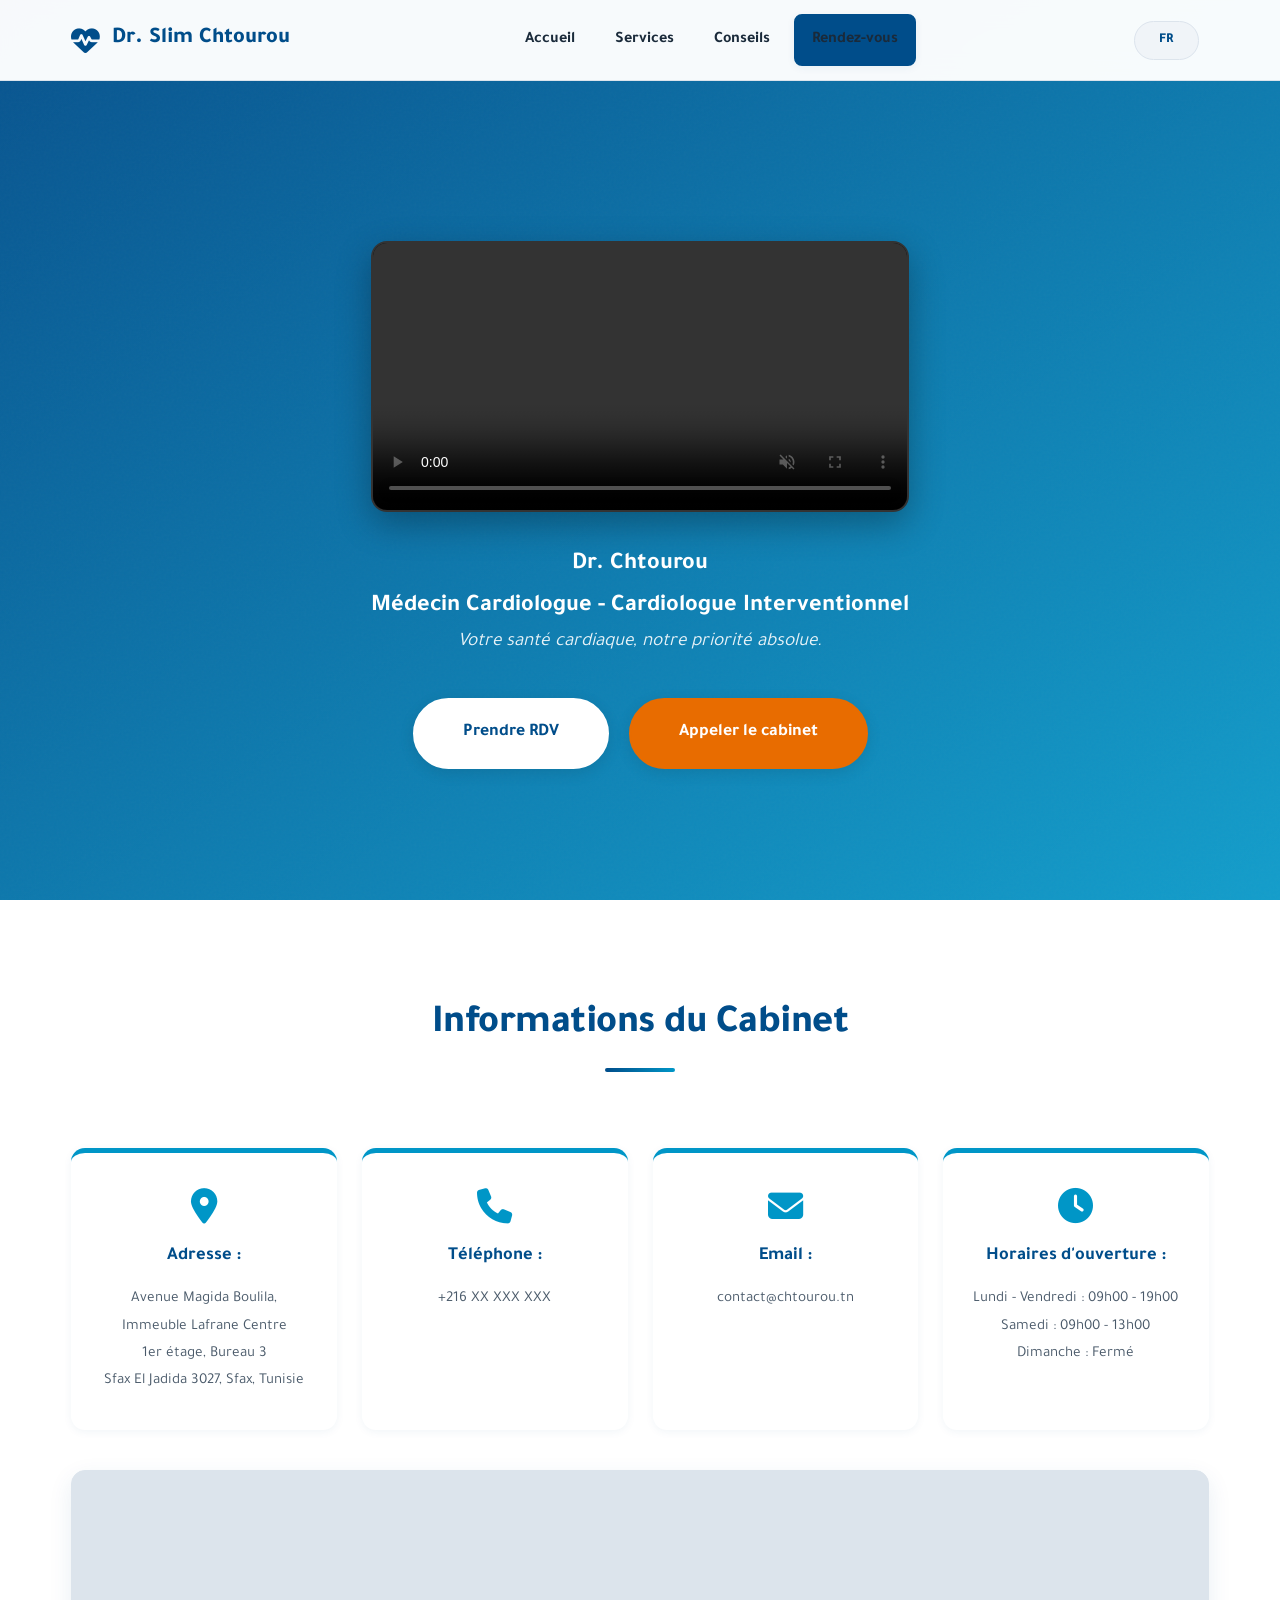
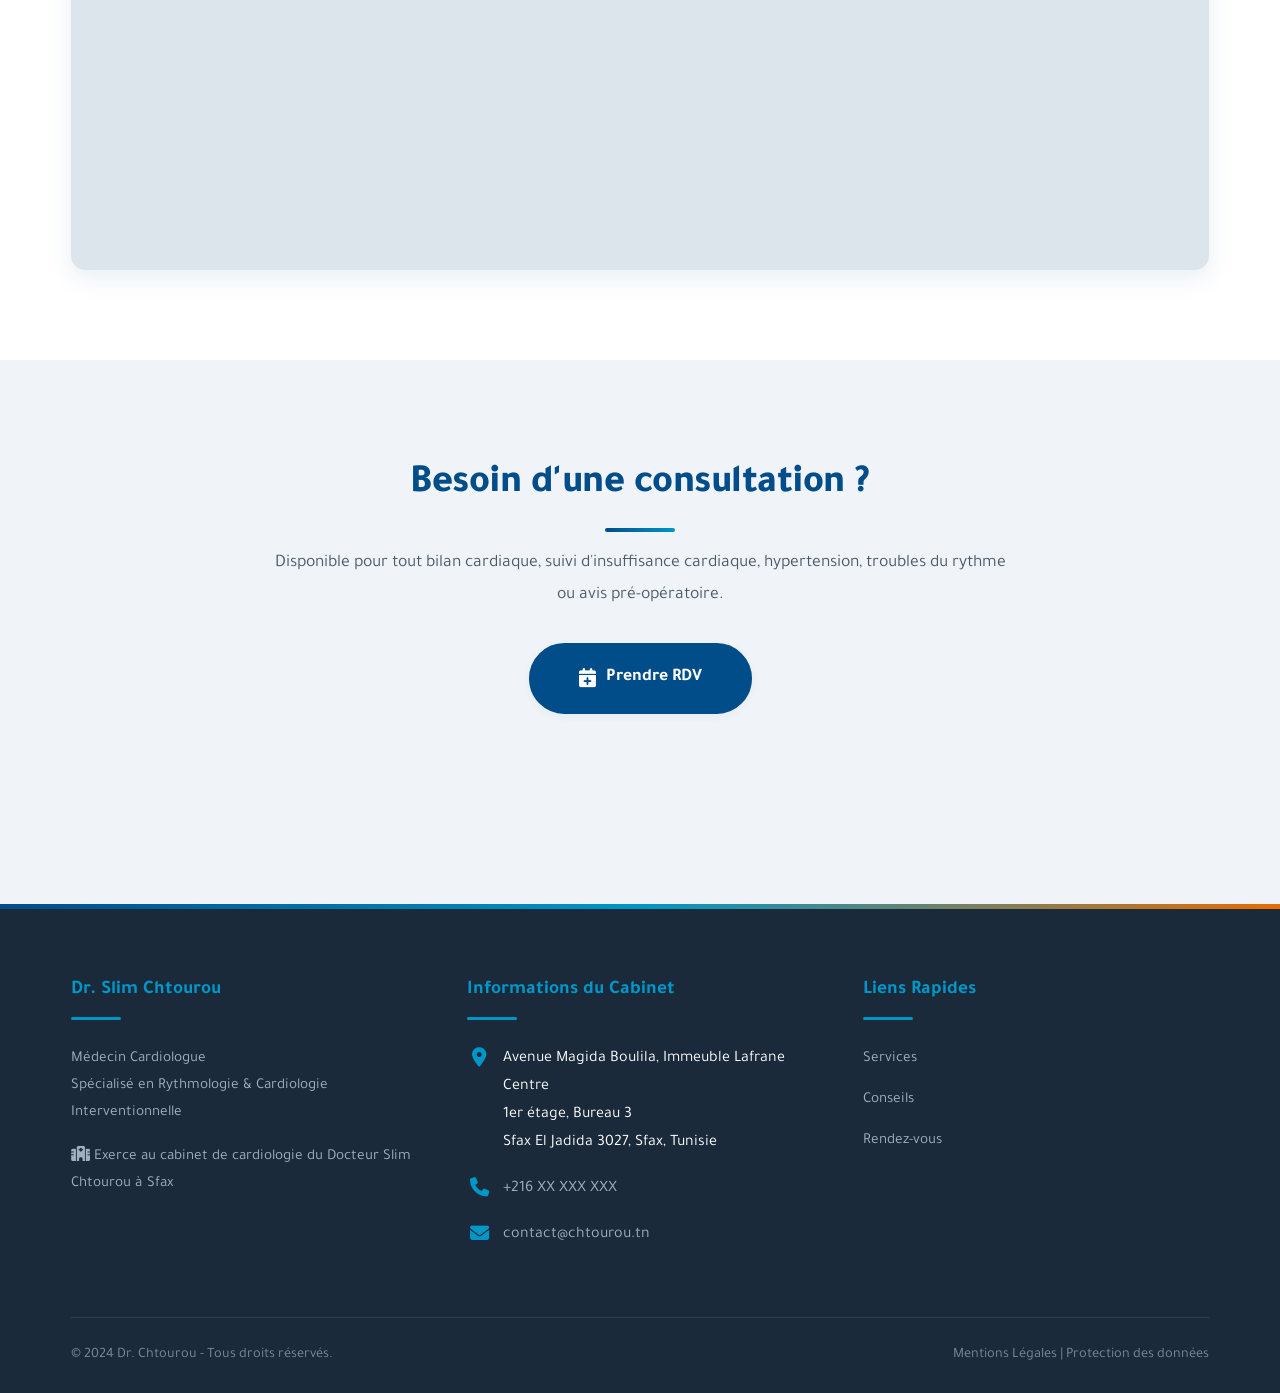
==== commit 92993abb: "Update index.html Add video presentation" ====
--- a/index.html
+++ b/index.html
@@ -43,15 +43,26 @@
 </header>
 
 <main id="main-content" role="main">
-    <!-- HERO SECTION -->
-    <section class="hero" id="accueil" aria-labelledby="hero-title" style="background: linear-gradient(145deg, rgba(0,77,138,0.97) 0%, rgba(0,150,199,0.92) 100%);">
+        <!-- HERO SECTION -->
+    <section class="hero" id="accueil" aria-labelledby="hero-title" style="background: linear-gradient(145deg, rgba(0,77,138,0.97) 0%, rgba(0,150,199,0.92) 100%); padding-top: 110px;">
         <div class="hero-content">
-            <h1 id="hero-title" data-i18n="hero_title">Dr. Slim Chtourou</h1>
+
+            <!-- EMPLACEMENT VIDÉO (Au-dessus du nom) -->
+            <div class="hero-video-container" style="max-width: 650px; margin: 0 auto 2rem; border-radius: 16px; overflow: hidden; box-shadow: 0 12px 35px rgba(0,0,0,0.3); border: 2px solid rgba(255,255,255,0.2); background: #000;">
+                <video autoplay muted loop playsinline controls style="width: 100%; height: auto; display: block;">
+                    <!-- Décommentez ou ajustez le nom du fichier vidéo une fois placé dans /assets -->
+                    <source src="assets/presentation.mp4" type="video/mp4">
+                    Votre navigateur ne supporte pas la lecture de vidéos HTML5.
+                </video>
+            </div>
+
+            <!-- TEXTE PRÉSENTATION -->
+            <h1 id="hero-title" data-i18n="hero_title">Dr. Chtourou</h1>
             <h2 data-i18n="hero_subtitle">Médecin Cardiologue - Cardiologue Interventionnel</h2>
             <p class="hero-tagline" data-i18n="hero_tagline">Votre santé cardiaque, notre priorité absolue.</p>
             <div class="hero-buttons">
                 <a href="rdv.html" class="btn btn-lg" data-i18n="hero_btn_rdv"><i class="fas fa-calendar-check btn-icon"></i> Prendre RDV</a>
-                <a href="tel:+21674240844" class="btn btn-lg btn-accent" data-i18n="hero_btn_tel"><i class="fas fa-phone btn-icon"></i> Appeler</a>
+                <a href="tel:+216XXXXXXXXX" class="btn btn-lg btn-accent" data-i18n="hero_btn_tel"><i class="fas fa-phone btn-icon"></i> Appeler</a>
             </div>
         </div>
     </section>
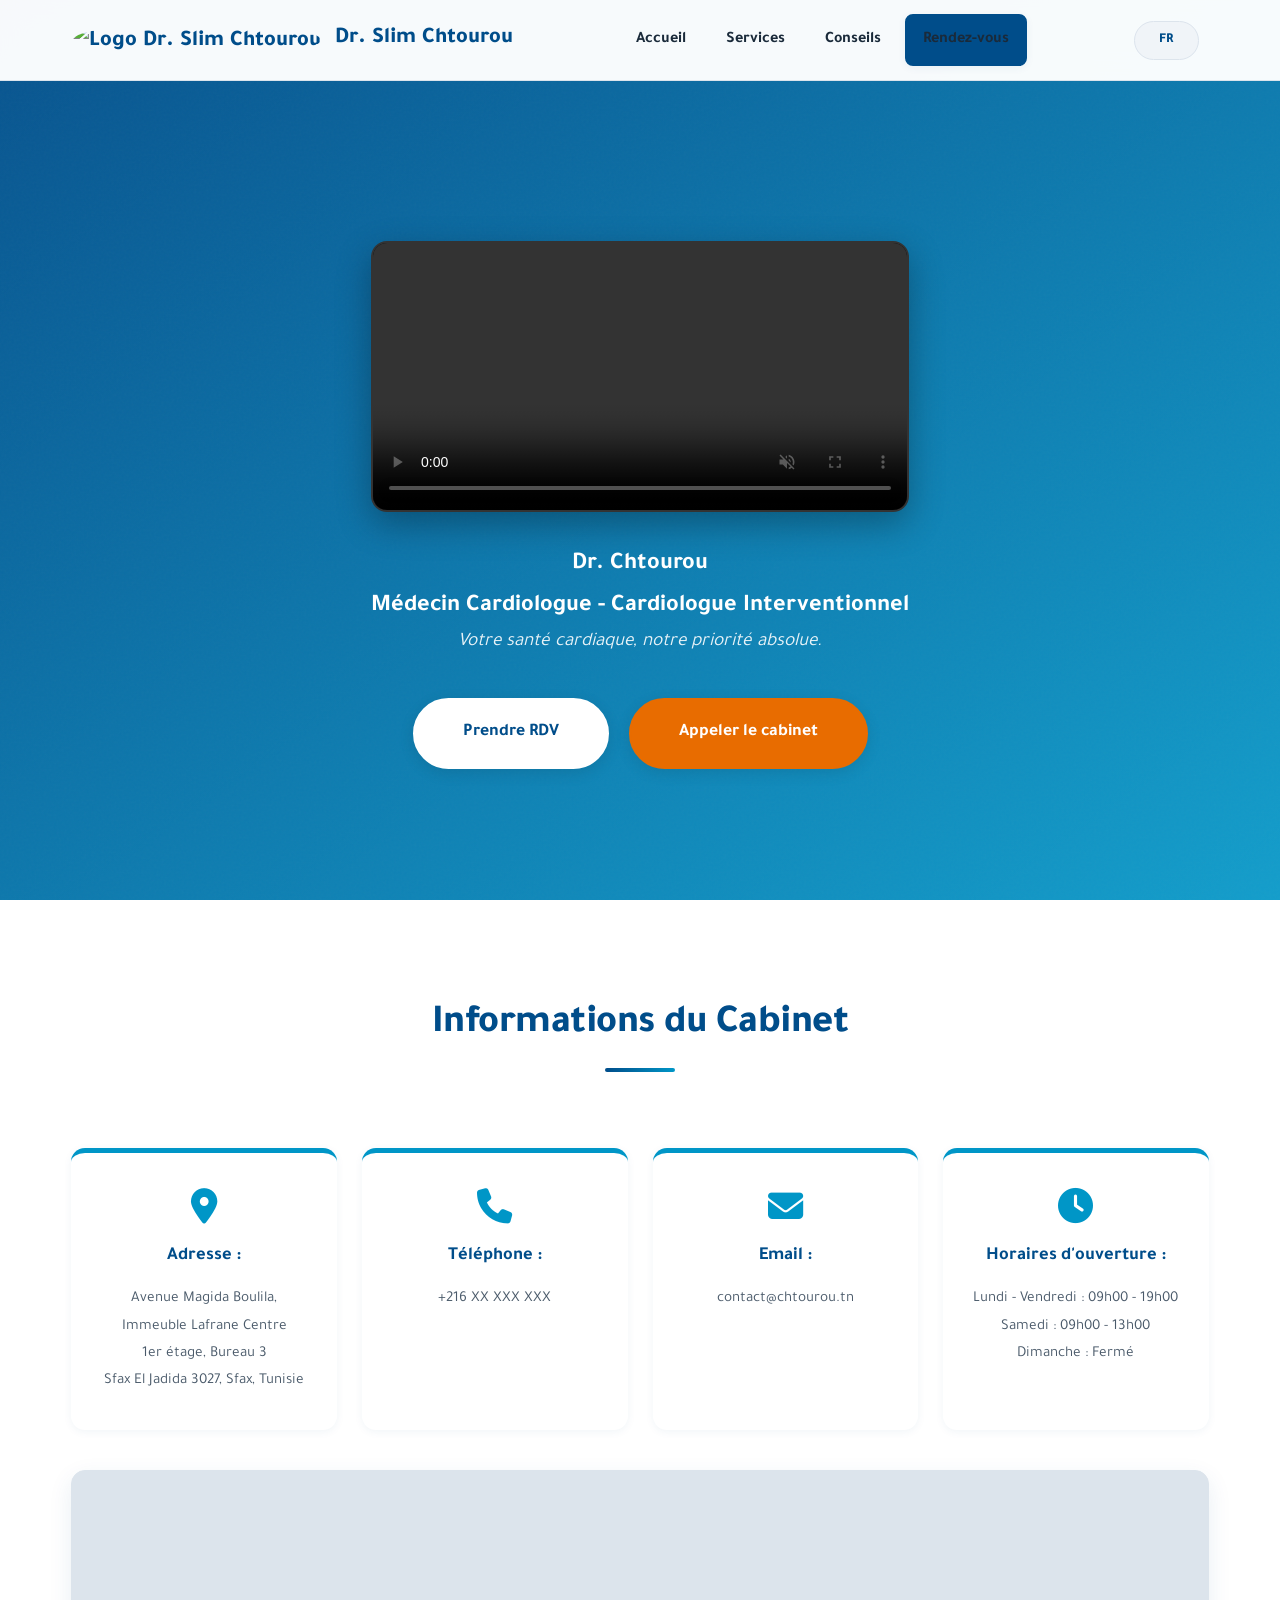
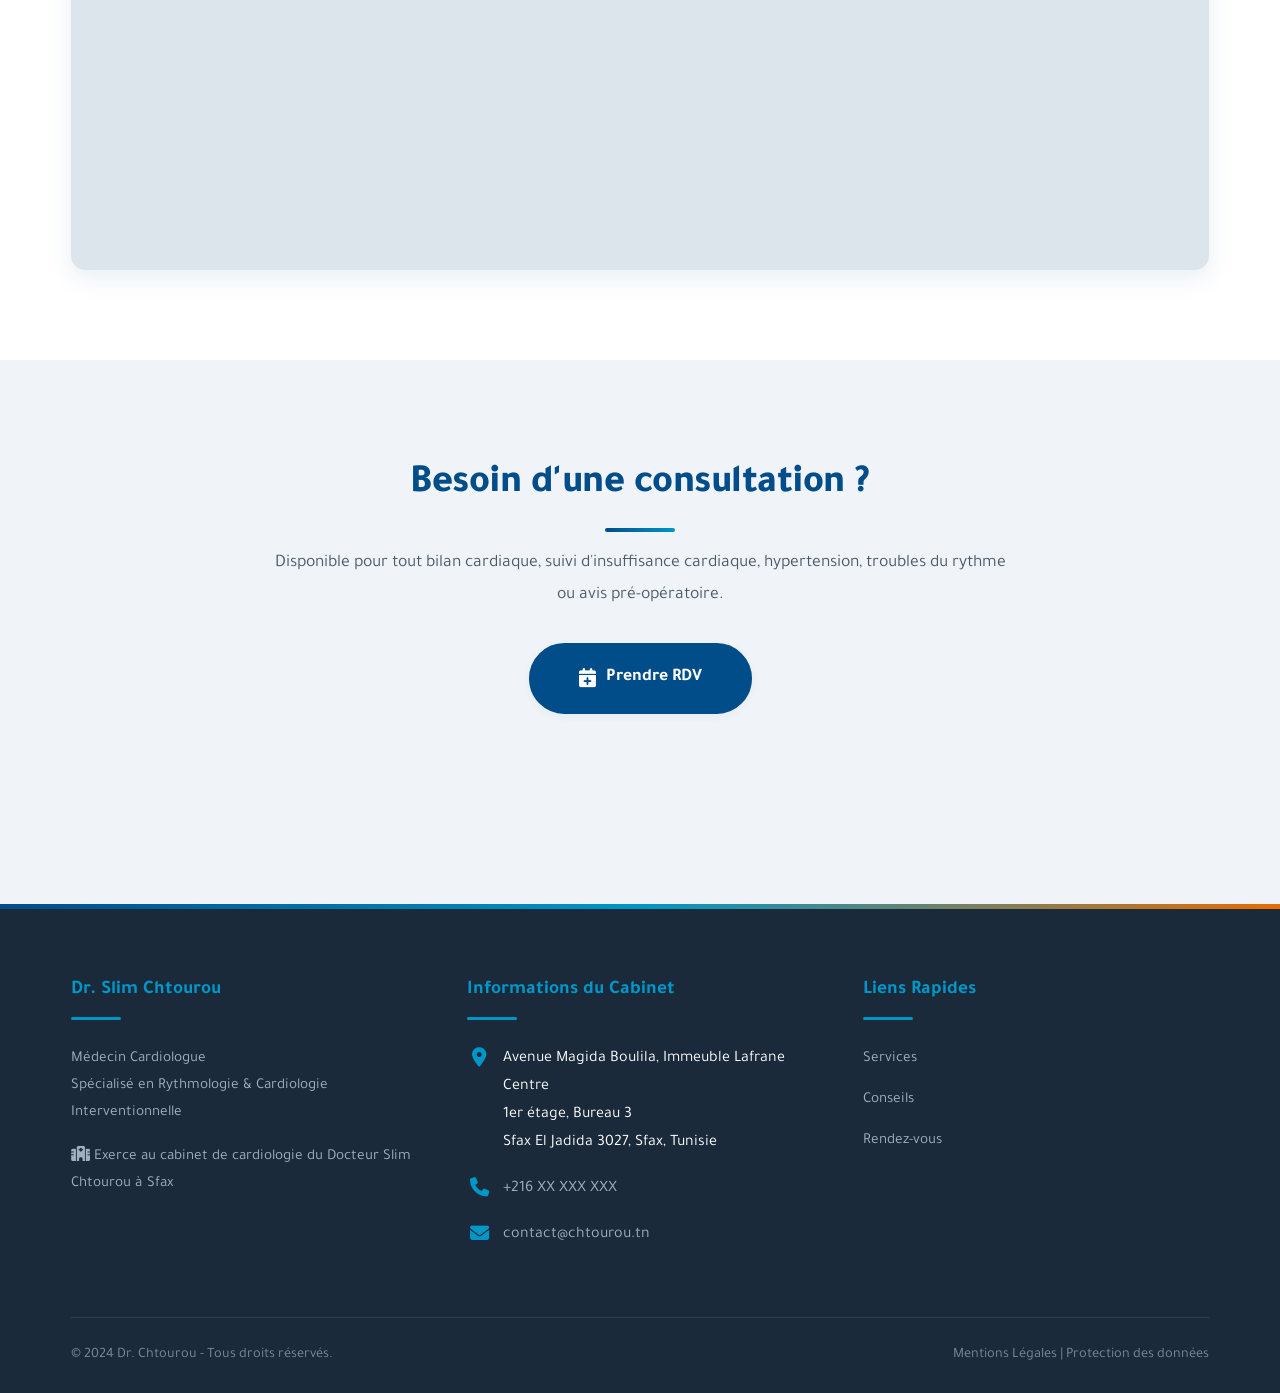
==== commit 59f9068a: "Update index.html Logo" ====
--- a/index.html
+++ b/index.html
@@ -15,16 +15,16 @@
     <link rel="stylesheet" href="https://cdnjs.cloudflare.com/ajax/libs/font-awesome/6.5.1/css/all.min.css" integrity="sha512-DTOQO9RWCH3ppGqcWaEA1BIZOC6xxalwEsw9c2QQeAIftl+Vegovlnee1c9QX4TctnWMn13TZye+giMm8e2LwA==" crossorigin="anonymous" referrerpolicy="no-referrer" />
     <link rel="stylesheet" href="css/style.css">
     <!-- Favicon (à mettre dans assets/) -->
-    <link rel="icon" href="assets/favicon.ico" sizes="any">
-    <link rel="apple-touch-icon" href="assets/logo.png">
+    <link rel="icon" href="assets/logo.svg" sizes="any">
+    <link rel="apple-touch-icon" href="assets/logo.svg">
 </head>
 <body>
 
 <header class="header" id="header" role="banner">
     <nav class="navbar container" aria-label="Navigation principale">
         <a href="index.html" class="logo" aria-label="Accueil - Dr. Slim Chtourou">
-            <!-- SI TU AS UN LOGO : <img src="assets/logo.png" alt=""> SINON L'ICÔNE FAIT L'AFFAIRE -->
-            <i class="fas fa-heartbeat" style="font-size: 1.8rem;"></i> Dr. Slim Chtourou
+    <img src="assets/logo.png" alt="Logo Dr. Slim Chtourou" style="height: 38px; width: auto; background: transparent; border: none;">
+    Dr. Slim Chtourou
         </a>
         
         <button class="menu-toggle" aria-label="Ouvrir le menu" aria-expanded="false" aria-controls="navLinks"><i class="fas fa-bars"></i></button>
@@ -62,7 +62,7 @@
             <p class="hero-tagline" data-i18n="hero_tagline">Votre santé cardiaque, notre priorité absolue.</p>
             <div class="hero-buttons">
                 <a href="rdv.html" class="btn btn-lg" data-i18n="hero_btn_rdv"><i class="fas fa-calendar-check btn-icon"></i> Prendre RDV</a>
-                <a href="tel:+216XXXXXXXXX" class="btn btn-lg btn-accent" data-i18n="hero_btn_tel"><i class="fas fa-phone btn-icon"></i> Appeler</a>
+                <a href="tel:+21674240844" class="btn btn-lg btn-accent" data-i18n="hero_btn_tel"><i class="fas fa-phone btn-icon"></i> Appeler</a>
             </div>
         </div>
     </section>
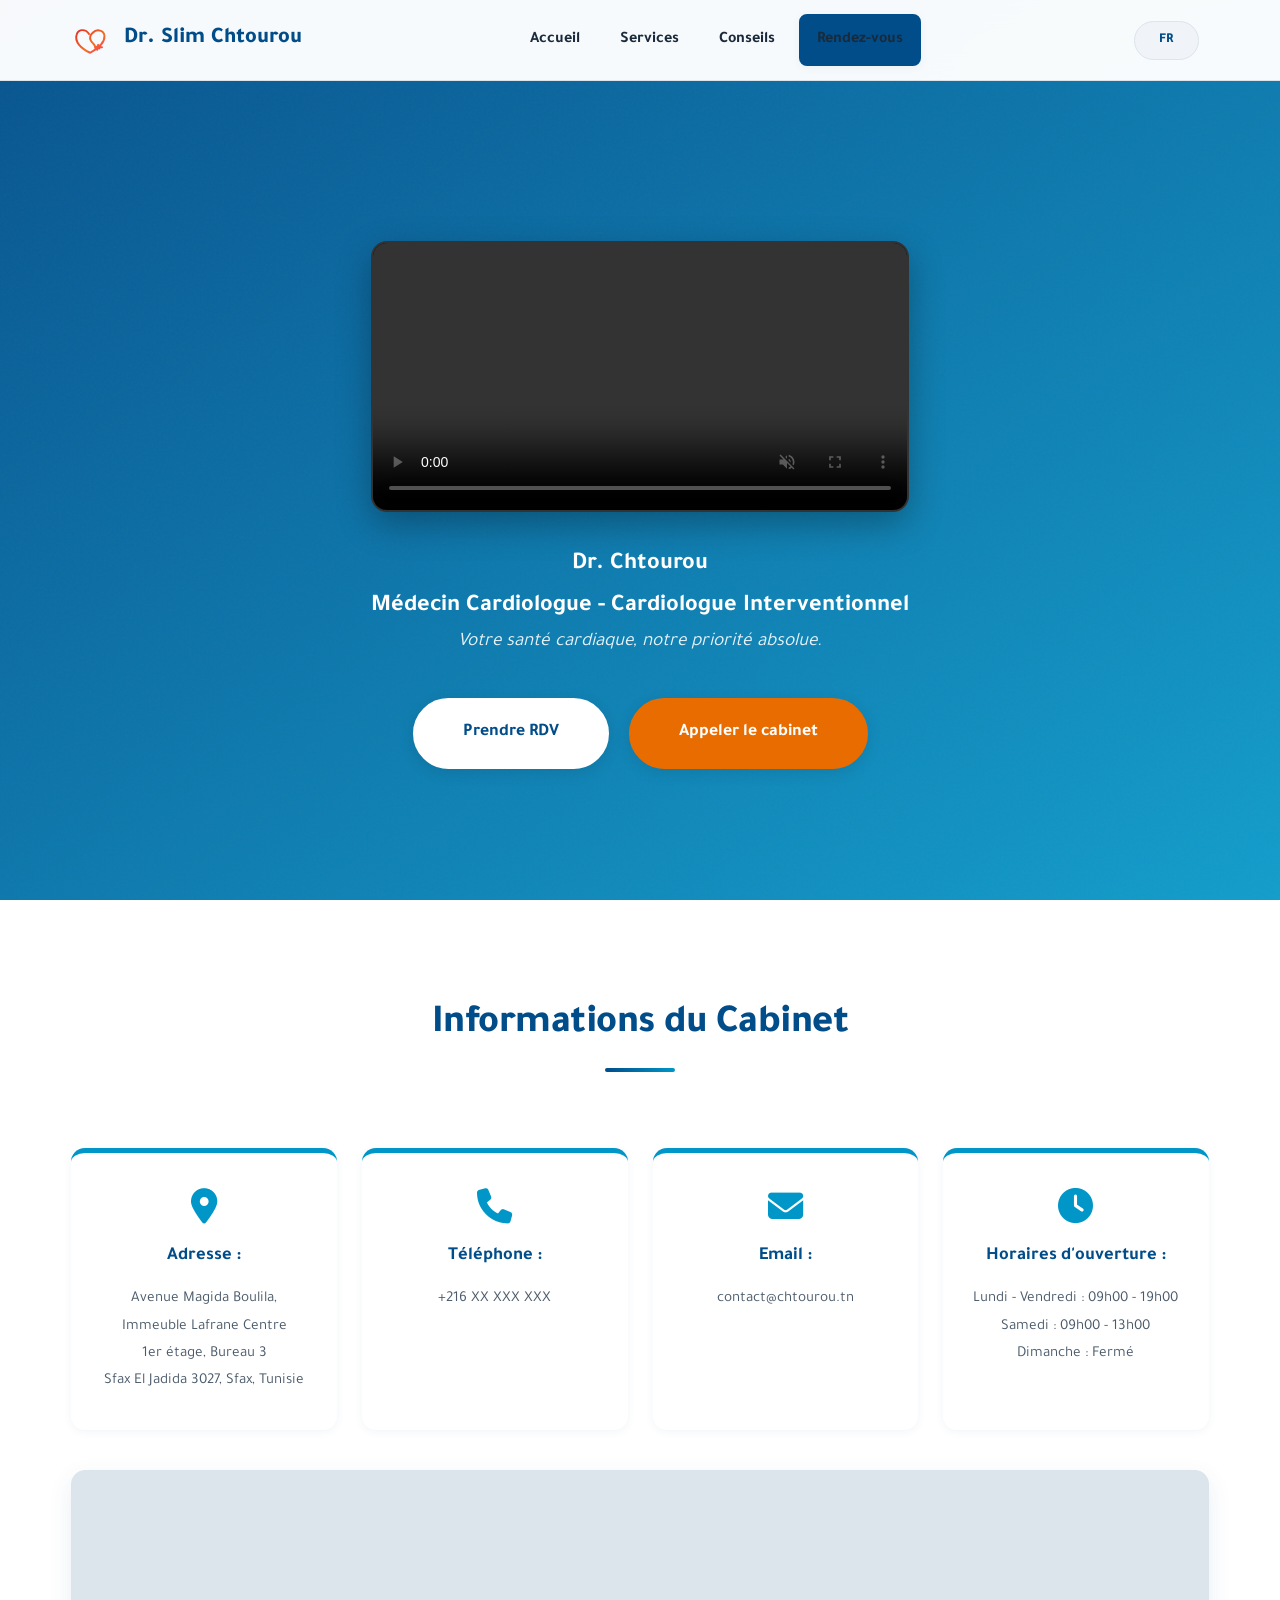
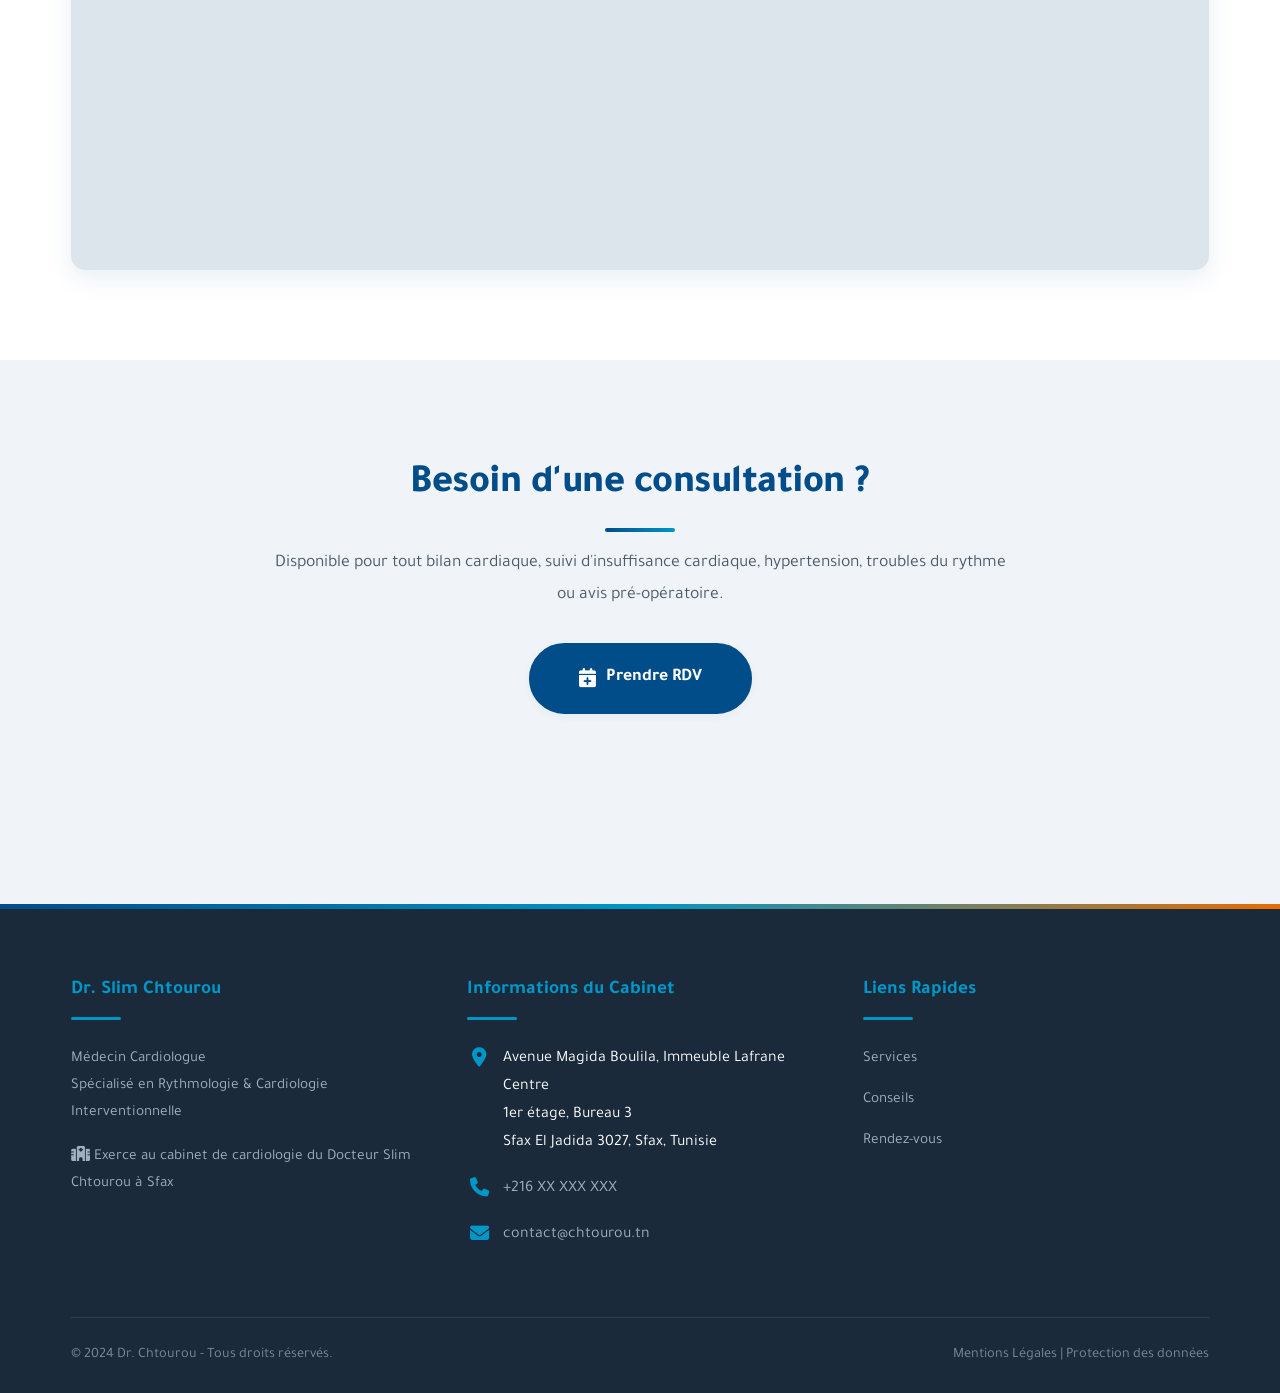
==== commit eee2751e: "Update index.html" ====
--- a/index.html
+++ b/index.html
@@ -23,7 +23,7 @@
 <header class="header" id="header" role="banner">
     <nav class="navbar container" aria-label="Navigation principale">
         <a href="index.html" class="logo" aria-label="Accueil - Dr. Slim Chtourou">
-    <img src="assets/logo.png" alt="Logo Dr. Slim Chtourou" style="height: 38px; width: auto; background: transparent; border: none;">
+    <img src="assets/logo.svg" alt="Logo Dr. Slim Chtourou" style="height: 38px; width: auto; background: transparent; border: none;">
     Dr. Slim Chtourou
         </a>
         
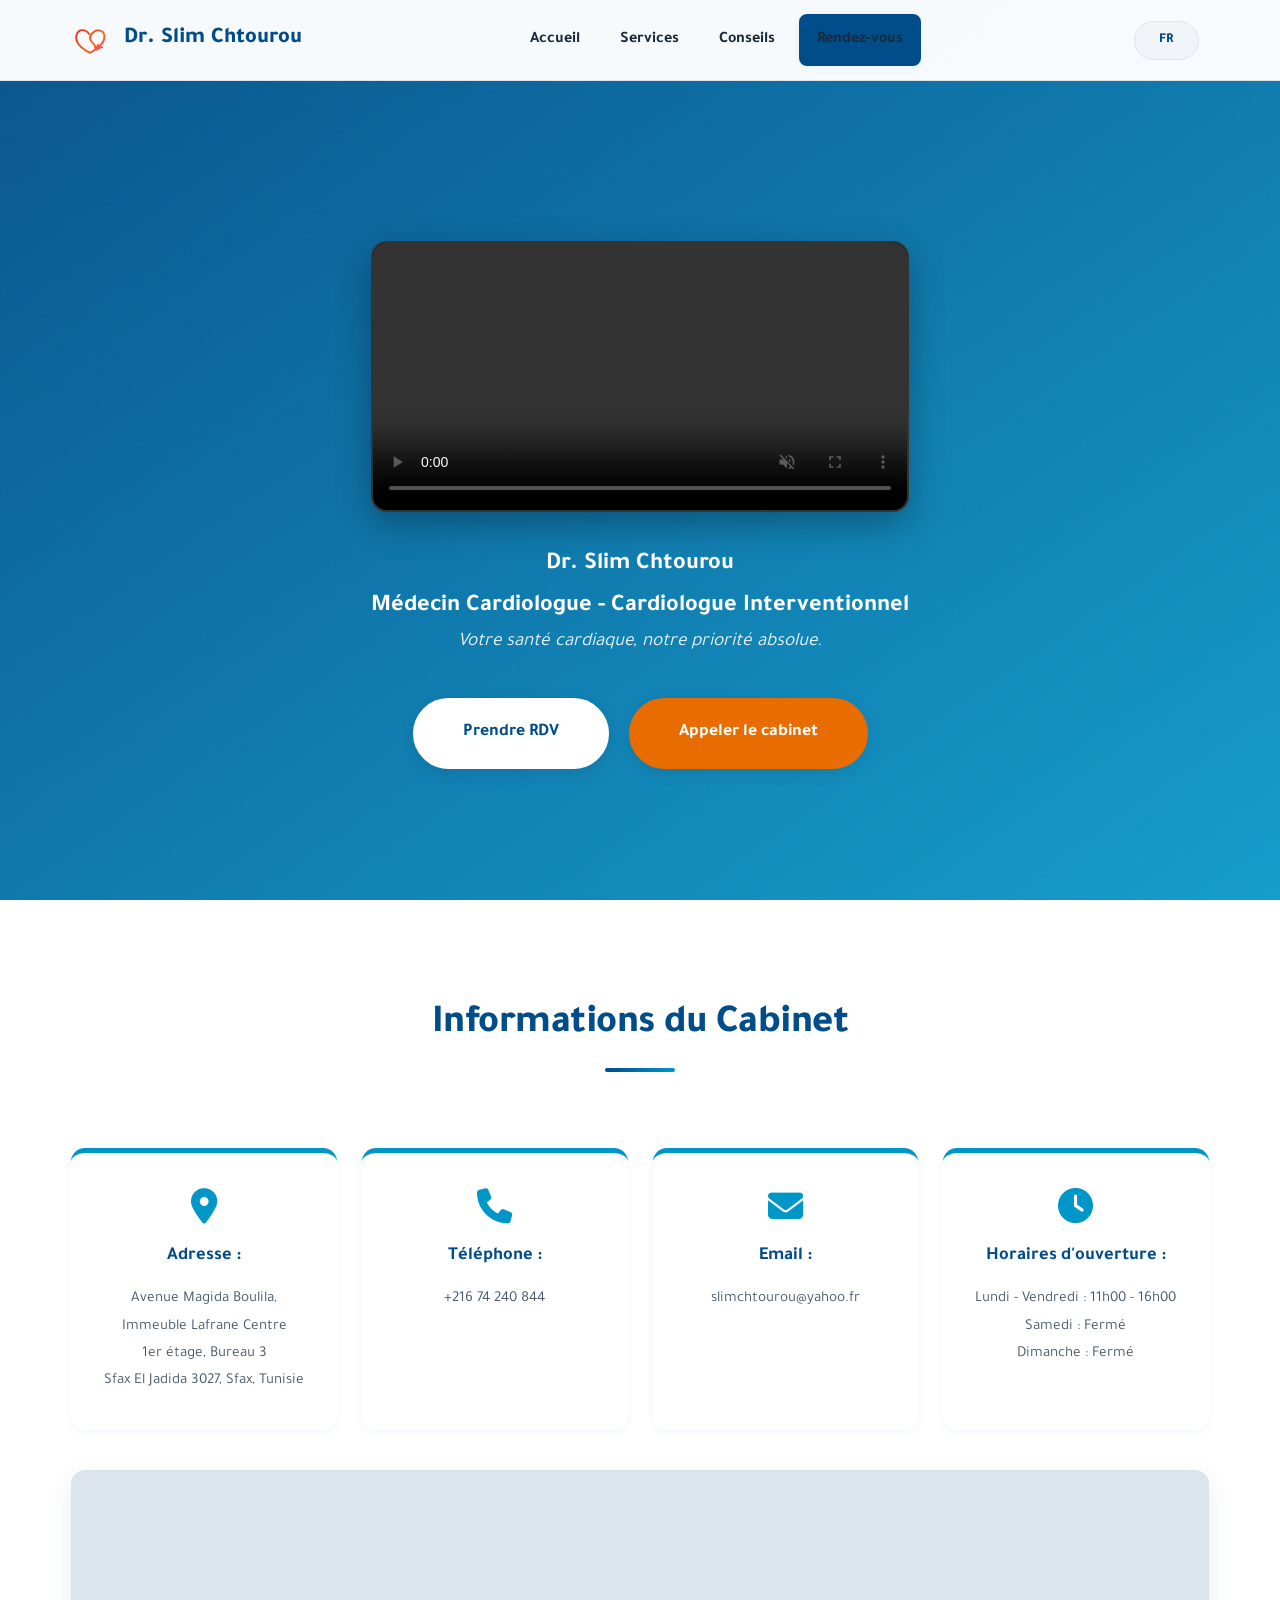
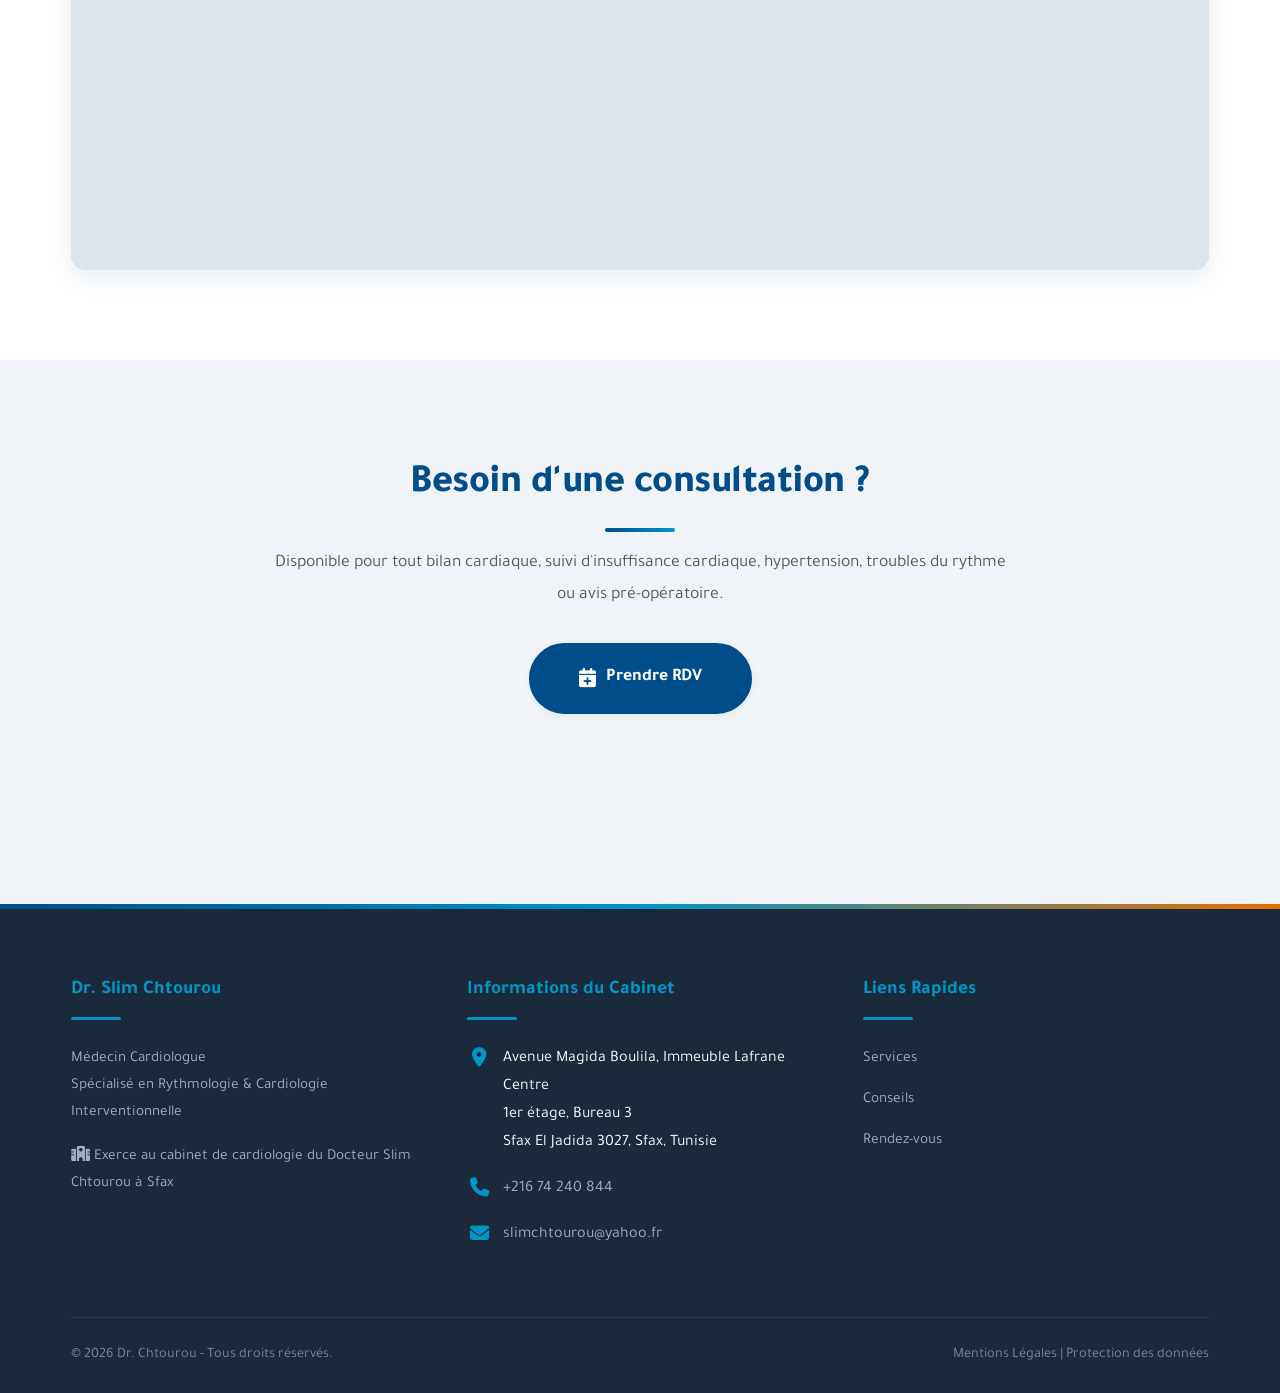
==== commit b10d832b: "Update index.html" ====
--- a/index.html
+++ b/index.html
@@ -88,13 +88,13 @@
                 <article class="info-card">
                     <i class="fas fa-envelope"></i>
                     <h4 data-i18n="email_label">Email</h4>
-                    <a href="mailto:votre.email@domaine.tn" data-i18n="email_text">votre.email@domaine.tn</a>
+                    <a href="mailto:slimchtourou@yahoo.fr" data-i18n="email_text">slimchtourou@yahoo.fr</a>
                 </article>
                 <article class="info-card">
                     <i class="fas fa-clock"></i>
                     <h4 data-i18n="hours_label">Horaires</h4>
-                    <p data-i18n="hours_mon_fri">Lundi - Vendredi : 08h30 - 16h00</p>
-                    <p data-i18n="hours_sat">Samedi : 08h30 - 13h30</p>
+                    <p data-i18n="hours_mon_fri">Lundi - Vendredi : 11h00 - 16h00</p>
+                    <p data-i18n="hours_sat">Samedi : Fermé/p>
                     <p data-i18n="hours_sun">Dimanche : Fermé</p>
                 </article>
             </div>
